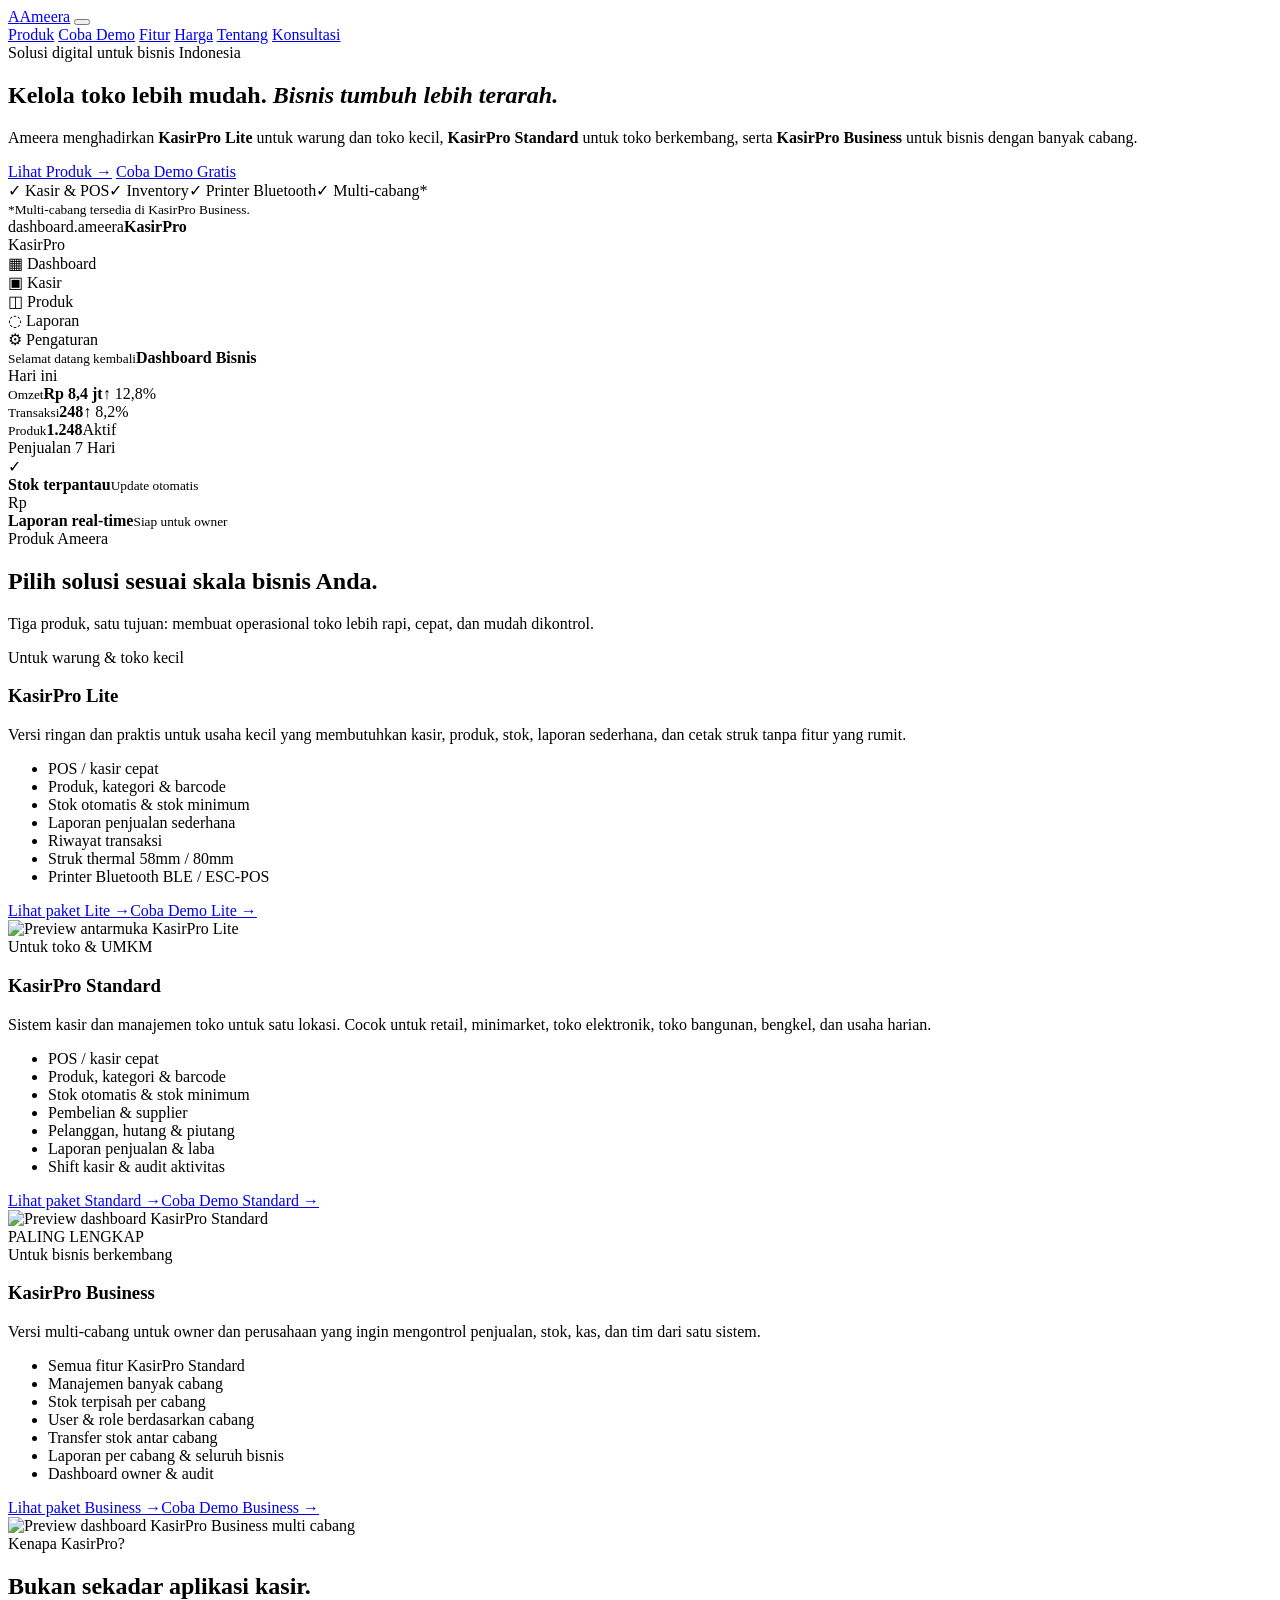
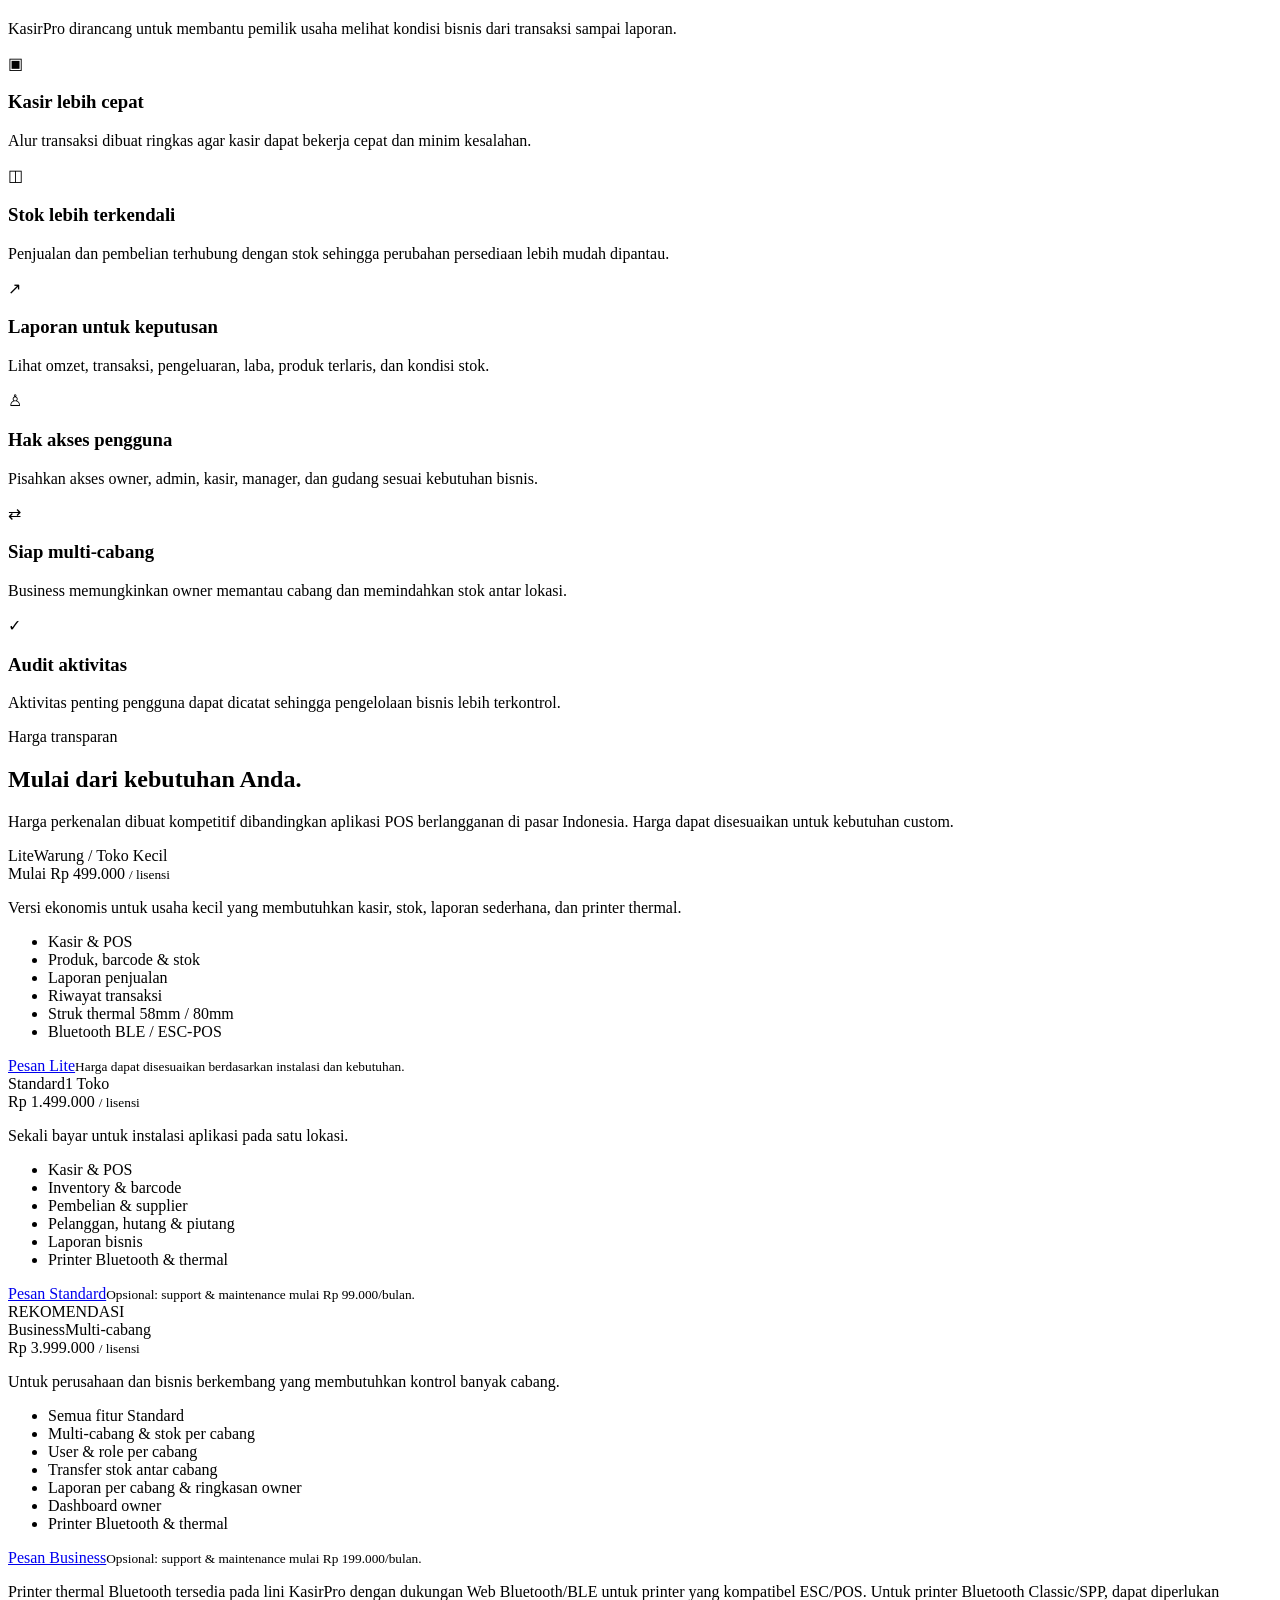
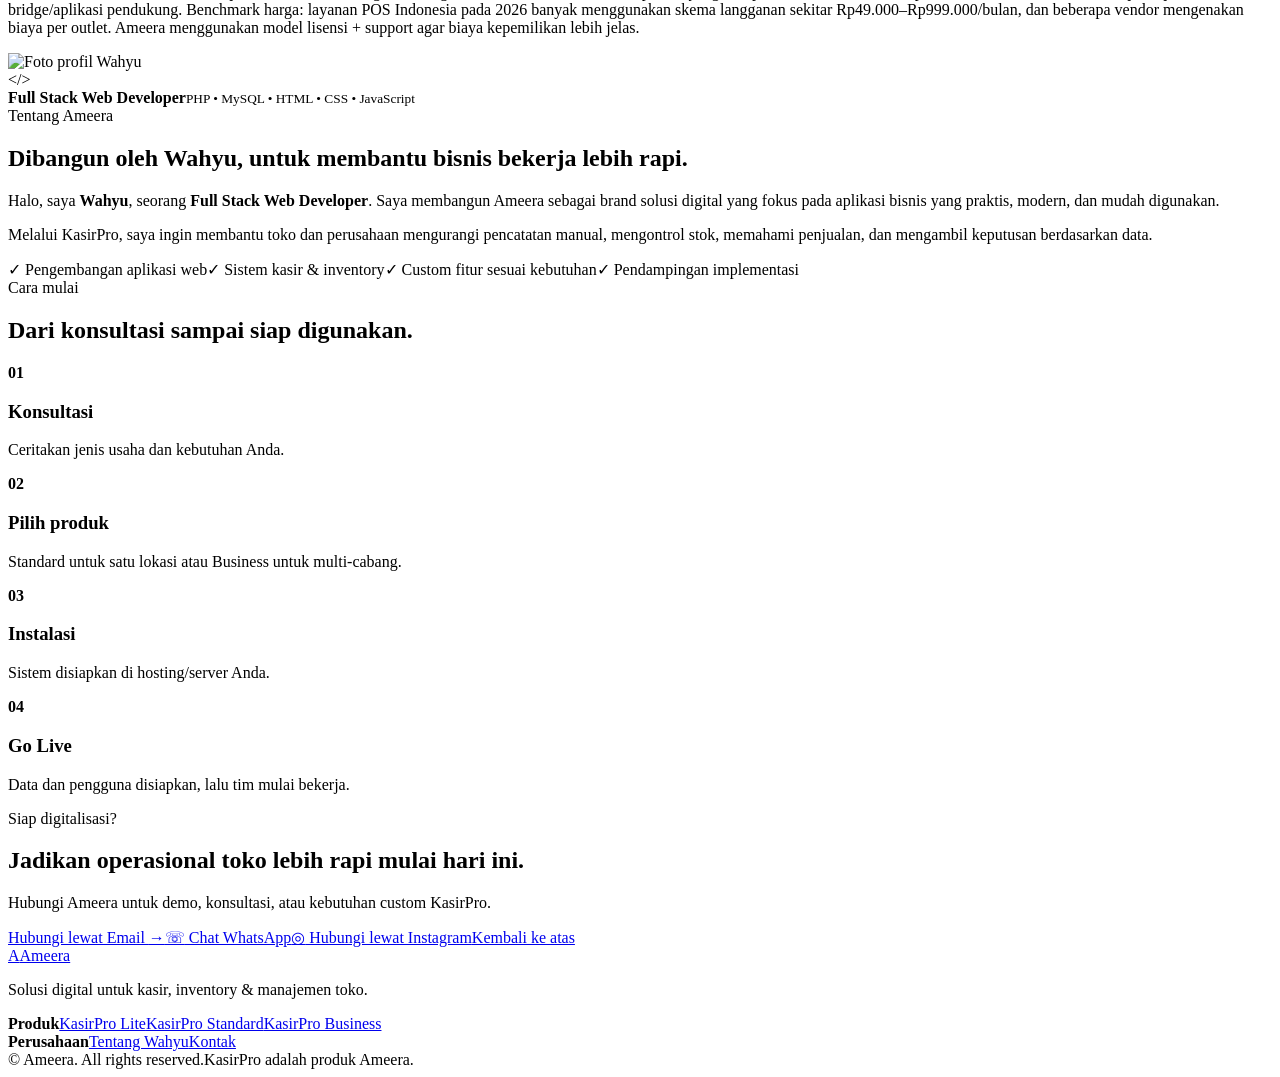
==== index.html @ ecdc5ce7 "Add files via upload" ====
<!doctype html>
<html lang="id">
<head>
  <meta charset="utf-8">
  <meta name="viewport" content="width=device-width, initial-scale=1">
  <meta name="description" content="Ameera menyediakan KasirPro Lite, KasirPro Standard, dan KasirPro Business untuk kasir, inventory, stok, laporan, dan manajemen toko.">
  <title>Ameera — Sistem Kasir, Inventory & Manajemen Toko</title>
  <link rel="preconnect" href="https://fonts.googleapis.com">
  <link rel="preconnect" href="https://fonts.gstatic.com" crossorigin>
  <link href="https://fonts.googleapis.com/css2?family=Inter:wght@400;500;600;700;800&family=Manrope:wght@600;700;800&display=swap" rel="stylesheet">
  <link rel="stylesheet" href="css/style.css">
</head>
<body>
  <header class="site-header" id="top">
    <div class="container nav-wrap">
      <a class="brand" href="#top" aria-label="Ameera home"><span class="brand-mark">A</span><span>Ameera</span></a>
      <button class="nav-toggle" aria-label="Buka menu" aria-expanded="false"><span></span><span></span><span></span></button>
      <nav class="nav" aria-label="Navigasi utama">
        <a href="#produk">Produk</a>
        <a href="demo.html">Coba Demo</a>
        <a href="#fitur">Fitur</a>
        <a href="#harga">Harga</a>
        <a href="#tentang">Tentang</a>
        <a class="nav-cta" href="#kontak">Konsultasi</a>
      </nav>
    </div>
  </header>

  <main>
    <section class="hero">
      <div class="hero-glow glow-one"></div><div class="hero-glow glow-two"></div>
      <div class="container hero-grid">
        <div class="hero-copy reveal">
          <div class="eyebrow"><span class="dot"></span> Solusi digital untuk bisnis Indonesia</div>
          <h1>Kelola toko lebih mudah. <em>Bisnis tumbuh lebih terarah.</em></h1>
          <p class="hero-lead">Ameera menghadirkan <strong>KasirPro Lite</strong> untuk warung dan toko kecil, <strong>KasirPro Standard</strong> untuk toko berkembang, serta <strong>KasirPro Business</strong> untuk bisnis dengan banyak cabang.</p>
          <div class="hero-actions">
            <a class="btn btn-primary" href="#produk">Lihat Produk <span>→</span></a>
            <a class="btn btn-ghost" href="demo.html">Coba Demo Gratis</a>
          </div>
          <div class="trust-row"><span>✓ Kasir & POS</span><span>✓ Inventory</span><span>✓ Printer Bluetooth</span><span>✓ Multi-cabang*</span></div>
          <small class="note">*Multi-cabang tersedia di KasirPro Business.</small>
        </div>
        <div class="hero-visual reveal delay-1">
          <div class="browser-card">
            <div class="browser-top"><div class="browser-dots"><i></i><i></i><i></i></div><span>dashboard.ameera</span><b>KasirPro</b></div>
            <div class="mock-dashboard">
              <aside class="mock-side"><div class="mock-logo">Kasir<span>Pro</span></div><div class="mock-nav active">▦ Dashboard</div><div class="mock-nav">▣ Kasir</div><div class="mock-nav">◫ Produk</div><div class="mock-nav">◌ Laporan</div><div class="mock-nav">⚙ Pengaturan</div></aside>
              <div class="mock-main"><div class="mock-head"><div><small>Selamat datang kembali</small><strong>Dashboard Bisnis</strong></div><div class="mock-pill">Hari ini</div></div><div class="mock-stats"><div><small>Omzet</small><strong>Rp 8,4 jt</strong><span>↑ 12,8%</span></div><div><small>Transaksi</small><strong>248</strong><span>↑ 8,2%</span></div><div><small>Produk</small><strong>1.248</strong><span>Aktif</span></div></div><div class="mock-chart"><div class="chart-title">Penjualan 7 Hari</div><div class="bars"><i style="height:32%"></i><i style="height:51%"></i><i style="height:43%"></i><i style="height:68%"></i><i style="height:57%"></i><i style="height:86%"></i><i style="height:74%"></i></div></div></div>
            </div>
          </div>
          <div class="float-card float-card-one"><span class="float-icon">✓</span><div><b>Stok terpantau</b><small>Update otomatis</small></div></div>
          <div class="float-card float-card-two"><span class="float-icon money">Rp</span><div><b>Laporan real-time</b><small>Siap untuk owner</small></div></div>
        </div>
      </div>
    </section>

    <section class="section product-section" id="produk">
      <div class="container">
        <div class="section-heading reveal"><span class="kicker">Produk Ameera</span><h2>Pilih solusi sesuai skala bisnis Anda.</h2><p>Tiga produk, satu tujuan: membuat operasional toko lebih rapi, cepat, dan mudah dikontrol.</p></div>
        <div class="product-grid">
          <article class="product-card lite-card reveal">
            <div class="product-label">Untuk warung & toko kecil</div><h3>KasirPro <span>Lite</span></h3>
            <p class="product-desc">Versi ringan dan praktis untuk usaha kecil yang membutuhkan kasir, produk, stok, laporan sederhana, dan cetak struk tanpa fitur yang rumit.</p>
            <ul class="check-list"><li>POS / kasir cepat</li><li>Produk, kategori & barcode</li><li>Stok otomatis & stok minimum</li><li>Laporan penjualan sederhana</li><li>Riwayat transaksi</li><li>Struk thermal 58mm / 80mm</li><li>Printer Bluetooth BLE / ESC-POS</li></ul>
            <a class="text-link" href="#harga">Lihat paket Lite →</a><a class="btn btn-primary demo-inline" href="demo.html#lite">Coba Demo Lite →</a>
            <div class="product-preview"><img src="assets/kasirpro-lite-preview.svg" alt="Preview antarmuka KasirPro Lite"></div>
          </article>
          <article class="product-card reveal">
            <div class="product-label">Untuk toko & UMKM</div><h3>KasirPro <span>Standard</span></h3>
            <p class="product-desc">Sistem kasir dan manajemen toko untuk satu lokasi. Cocok untuk retail, minimarket, toko elektronik, toko bangunan, bengkel, dan usaha harian.</p>
            <ul class="check-list"><li>POS / kasir cepat</li><li>Produk, kategori & barcode</li><li>Stok otomatis & stok minimum</li><li>Pembelian & supplier</li><li>Pelanggan, hutang & piutang</li><li>Laporan penjualan & laba</li><li>Shift kasir & audit aktivitas</li></ul>
            <a class="text-link" href="#harga">Lihat paket Standard →</a><a class="btn btn-primary demo-inline" href="demo.html#standard">Coba Demo Standard →</a>
            <div class="product-preview"><img src="assets/kasirpro-standard-preview.svg" alt="Preview dashboard KasirPro Standard"></div>
          </article>
          <article class="product-card business-card reveal delay-1">
            <div class="popular">PALING LENGKAP</div><div class="product-label">Untuk bisnis berkembang</div><h3>KasirPro <span>Business</span></h3>
            <p class="product-desc">Versi multi-cabang untuk owner dan perusahaan yang ingin mengontrol penjualan, stok, kas, dan tim dari satu sistem.</p>
            <ul class="check-list"><li>Semua fitur KasirPro Standard</li><li>Manajemen banyak cabang</li><li>Stok terpisah per cabang</li><li>User & role berdasarkan cabang</li><li>Transfer stok antar cabang</li><li>Laporan per cabang & seluruh bisnis</li><li>Dashboard owner & audit</li></ul>
            <a class="text-link" href="#harga">Lihat paket Business →</a><a class="btn btn-primary demo-inline" href="demo.html#business">Coba Demo Business →</a>
            <div class="product-preview"><img src="assets/kasirpro-business-preview.svg" alt="Preview dashboard KasirPro Business multi cabang"></div>
          </article>
        </div>
      </div>
    </section>

    <section class="section light-section" id="fitur">
      <div class="container">
        <div class="section-heading reveal"><span class="kicker">Kenapa KasirPro?</span><h2>Bukan sekadar aplikasi kasir.</h2><p>KasirPro dirancang untuk membantu pemilik usaha melihat kondisi bisnis dari transaksi sampai laporan.</p></div>
        <div class="feature-grid">
          <div class="feature reveal"><span class="feature-icon">▣</span><h3>Kasir lebih cepat</h3><p>Alur transaksi dibuat ringkas agar kasir dapat bekerja cepat dan minim kesalahan.</p></div>
          <div class="feature reveal delay-1"><span class="feature-icon">◫</span><h3>Stok lebih terkendali</h3><p>Penjualan dan pembelian terhubung dengan stok sehingga perubahan persediaan lebih mudah dipantau.</p></div>
          <div class="feature reveal delay-2"><span class="feature-icon">↗</span><h3>Laporan untuk keputusan</h3><p>Lihat omzet, transaksi, pengeluaran, laba, produk terlaris, dan kondisi stok.</p></div>
          <div class="feature reveal"><span class="feature-icon">♙</span><h3>Hak akses pengguna</h3><p>Pisahkan akses owner, admin, kasir, manager, dan gudang sesuai kebutuhan bisnis.</p></div>
          <div class="feature reveal delay-1"><span class="feature-icon">⇄</span><h3>Siap multi-cabang</h3><p>Business memungkinkan owner memantau cabang dan memindahkan stok antar lokasi.</p></div>
          <div class="feature reveal delay-2"><span class="feature-icon">✓</span><h3>Audit aktivitas</h3><p>Aktivitas penting pengguna dapat dicatat sehingga pengelolaan bisnis lebih terkontrol.</p></div>
        </div>
      </div>
    </section>

    <section class="section pricing" id="harga">
      <div class="container">
        <div class="section-heading reveal"><span class="kicker">Harga transparan</span><h2>Mulai dari kebutuhan Anda.</h2><p>Harga perkenalan dibuat kompetitif dibandingkan aplikasi POS berlangganan di pasar Indonesia. Harga dapat disesuaikan untuk kebutuhan custom.</p></div>
        <div class="pricing-grid">
          <article class="price-card lite-price reveal"><div class="price-top"><span>Lite</span><span class="price-badge">Warung / Toko Kecil</span></div><div class="price">Mulai Rp 499.000 <small>/ lisensi</small></div><p class="price-sub">Versi ekonomis untuk usaha kecil yang membutuhkan kasir, stok, laporan sederhana, dan printer thermal.</p><div class="price-line"></div><ul class="check-list"><li>Kasir & POS</li><li>Produk, barcode & stok</li><li>Laporan penjualan</li><li>Riwayat transaksi</li><li>Struk thermal 58mm / 80mm</li><li>Bluetooth BLE / ESC-POS</li></ul><a class="btn btn-dark full" href="#kontak">Pesan Lite</a><small class="support-note">Harga dapat disesuaikan berdasarkan instalasi dan kebutuhan.</small></article>
          <article class="price-card reveal"><div class="price-top"><span>Standard</span><span class="price-badge">1 Toko</span></div><div class="price">Rp 1.499.000 <small>/ lisensi</small></div><p class="price-sub">Sekali bayar untuk instalasi aplikasi pada satu lokasi.</p><div class="price-line"></div><ul class="check-list"><li>Kasir & POS</li><li>Inventory & barcode</li><li>Pembelian & supplier</li><li>Pelanggan, hutang & piutang</li><li>Laporan bisnis</li><li>Printer Bluetooth & thermal</li></ul><a class="btn btn-dark full" href="#kontak">Pesan Standard</a><small class="support-note">Opsional: support & maintenance mulai Rp 99.000/bulan.</small></article>
          <article class="price-card featured reveal delay-1"><div class="ribbon">REKOMENDASI</div><div class="price-top"><span>Business</span><span class="price-badge">Multi-cabang</span></div><div class="price">Rp 3.999.000 <small>/ lisensi</small></div><p class="price-sub">Untuk perusahaan dan bisnis berkembang yang membutuhkan kontrol banyak cabang.</p><div class="price-line"></div><ul class="check-list"><li>Semua fitur Standard</li><li>Multi-cabang & stok per cabang</li><li>User & role per cabang</li><li>Transfer stok antar cabang</li><li>Laporan per cabang & ringkasan owner</li><li>Dashboard owner</li><li>Printer Bluetooth & thermal</li></ul><a class="btn btn-primary full" href="#kontak">Pesan Business</a><small class="support-note">Opsional: support & maintenance mulai Rp 199.000/bulan.</small></article>
        </div>
        <p class="pricing-footnote">Printer thermal Bluetooth tersedia pada lini KasirPro dengan dukungan Web Bluetooth/BLE untuk printer yang kompatibel ESC/POS. Untuk printer Bluetooth Classic/SPP, dapat diperlukan bridge/aplikasi pendukung. Benchmark harga: layanan POS Indonesia pada 2026 banyak menggunakan skema langganan sekitar Rp49.000–Rp999.000/bulan, dan beberapa vendor mengenakan biaya per outlet. Ameera menggunakan model lisensi + support agar biaya kepemilikan lebih jelas.</p>
      </div>
    </section>

    <section class="section about" id="tentang">
      <div class="container about-grid">
        <div class="about-visual reveal"><div class="avatar profile-avatar"><img src="assets/profile-wahyu.png" alt="Foto profil Wahyu"></div><div class="about-orbit orbit-one"></div><div class="about-orbit orbit-two"></div><div class="code-card"><span>&lt;/&gt;</span><div><b>Full Stack Web Developer</b><small>PHP • MySQL • HTML • CSS • JavaScript</small></div></div></div>
        <div class="about-copy reveal delay-1"><span class="kicker">Tentang Ameera</span><h2>Dibangun oleh <span>Wahyu</span>, untuk membantu bisnis bekerja lebih rapi.</h2><p>Halo, saya <strong>Wahyu</strong>, seorang <strong>Full Stack Web Developer</strong>. Saya membangun Ameera sebagai brand solusi digital yang fokus pada aplikasi bisnis yang praktis, modern, dan mudah digunakan.</p><p>Melalui KasirPro, saya ingin membantu toko dan perusahaan mengurangi pencatatan manual, mengontrol stok, memahami penjualan, dan mengambil keputusan berdasarkan data.</p><div class="about-points"><span>✓ Pengembangan aplikasi web</span><span>✓ Sistem kasir & inventory</span><span>✓ Custom fitur sesuai kebutuhan</span><span>✓ Pendampingan implementasi</span></div></div>
      </div>
    </section>

    <section class="section process light-section">
      <div class="container"><div class="section-heading reveal"><span class="kicker">Cara mulai</span><h2>Dari konsultasi sampai siap digunakan.</h2></div><div class="steps"><div class="step reveal"><b>01</b><h3>Konsultasi</h3><p>Ceritakan jenis usaha dan kebutuhan Anda.</p></div><div class="step reveal delay-1"><b>02</b><h3>Pilih produk</h3><p>Standard untuk satu lokasi atau Business untuk multi-cabang.</p></div><div class="step reveal delay-2"><b>03</b><h3>Instalasi</h3><p>Sistem disiapkan di hosting/server Anda.</p></div><div class="step reveal delay-3"><b>04</b><h3>Go Live</h3><p>Data dan pengguna disiapkan, lalu tim mulai bekerja.</p></div></div></div>
    </section>

    <section class="cta-section" id="kontak"><div class="container cta-inner reveal"><div><span class="kicker">Siap digitalisasi?</span><h2>Jadikan operasional toko lebih rapi mulai hari ini.</h2><p>Hubungi Ameera untuk demo, konsultasi, atau kebutuhan custom KasirPro.</p></div><div class="cta-actions"><a class="btn btn-white" href="https://mail.google.com/mail/?view=cm&fs=1&to=wahyuya2002%40gmail.com" target="_blank" rel="noopener noreferrer">Hubungi lewat Email <span>→</span></a><a class="btn btn-whatsapp" id="whatsappChat" href="https://wa.me/6285334566372?text=Halo%20Wahyu%2C%20saya%20tertarik%20dengan%20Ameera%2FKasirPro.%20Saya%20ingin%20konsultasi." target="_blank" rel="noopener noreferrer" aria-label="Chat WhatsApp"><span class="wa-icon">☏</span> Chat WhatsApp</a><a class="btn btn-instagram" id="instagramChat" href="https://www.instagram.com/whyuuuya/" target="_blank" rel="noopener noreferrer" aria-label="Hubungi lewat Instagram"><span class="ig-icon">◎</span> Hubungi lewat Instagram</a><a class="btn btn-outline-white" href="#top">Kembali ke atas</a></div></div></section>

  </main>

  <footer class="footer"><div class="container footer-grid"><div><a class="brand footer-brand" href="#top"><span class="brand-mark">A</span><span>Ameera</span></a><p>Solusi digital untuk kasir, inventory & manajemen toko.</p></div><div><b>Produk</b><a href="#produk">KasirPro Lite</a><a href="#produk">KasirPro Standard</a><a href="#produk">KasirPro Business</a></div><div><b>Perusahaan</b><a href="#tentang">Tentang Wahyu</a><a href="#kontak">Kontak</a></div></div><div class="container footer-bottom"><span>© <span id="year"></span> Ameera. All rights reserved.</span><span>KasirPro adalah produk Ameera.</span></div></footer>
  <script src="js/script.js"></script>
</body>
</html>
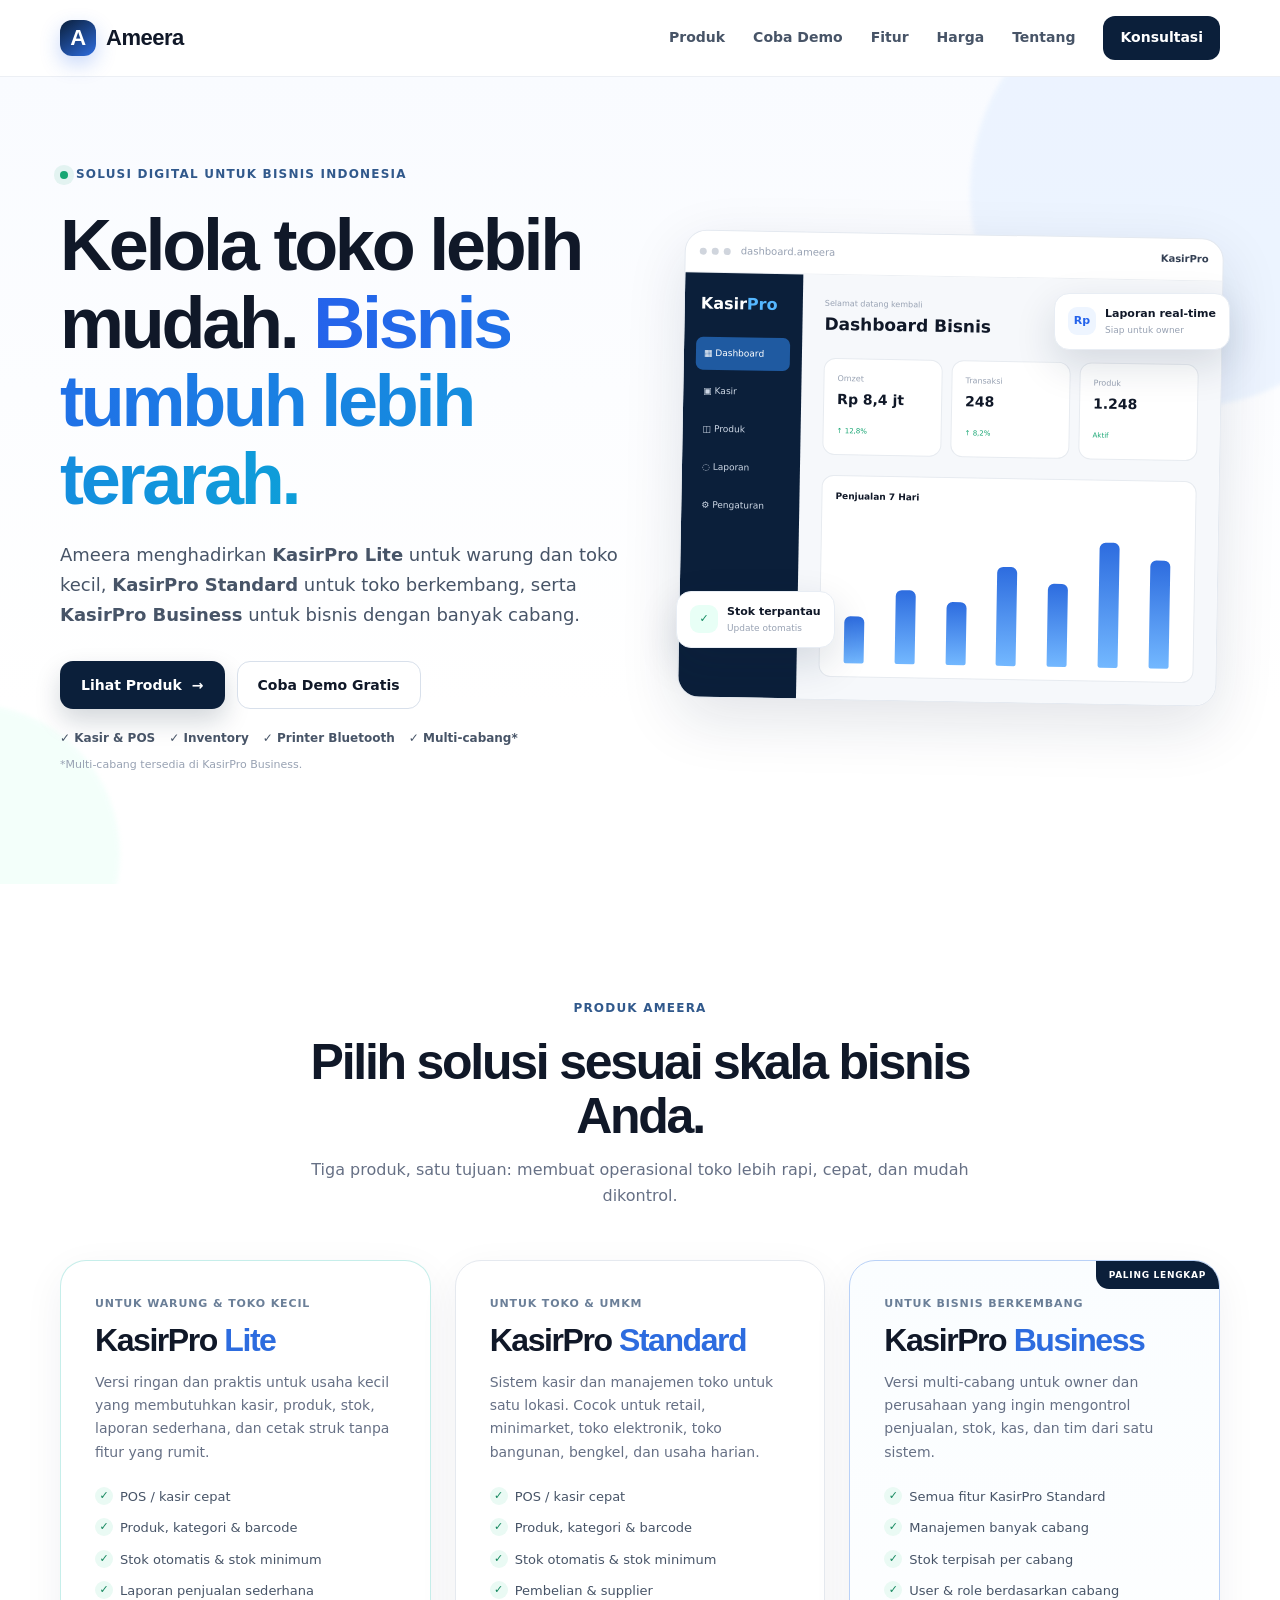
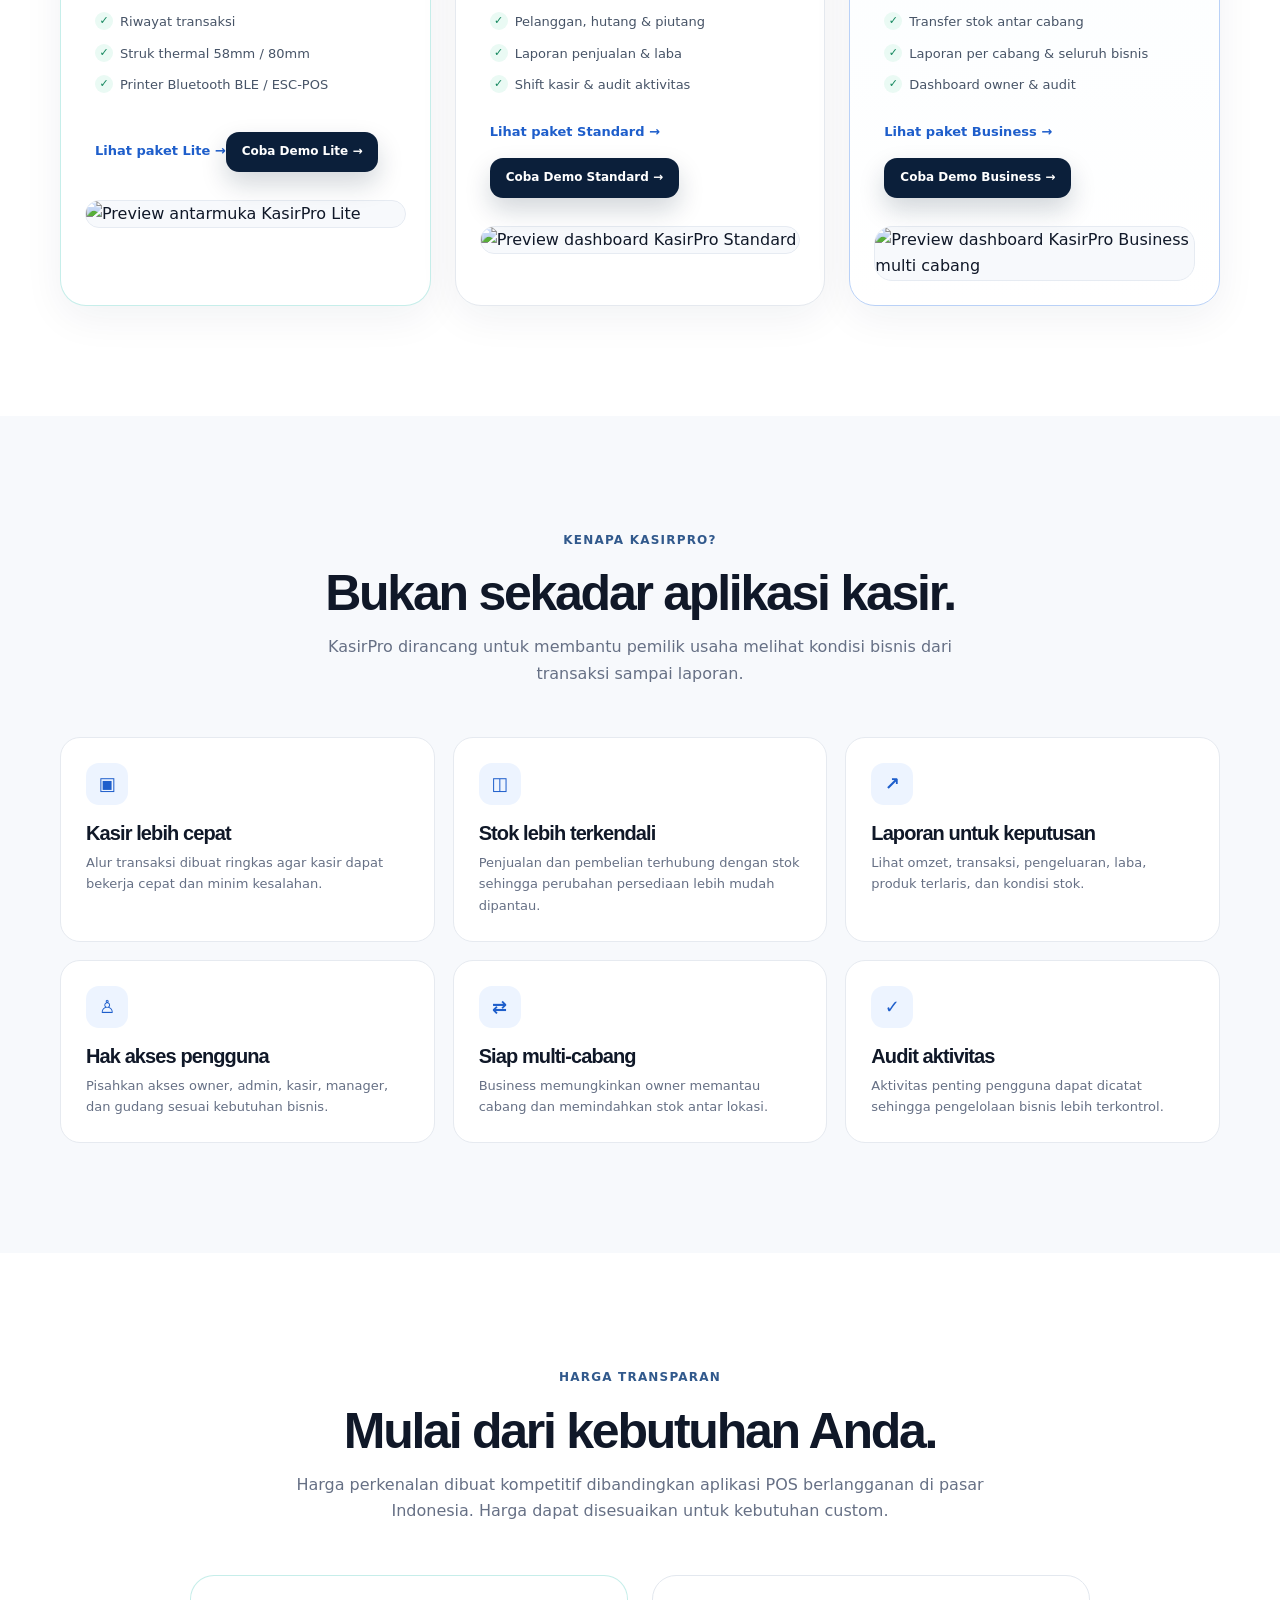
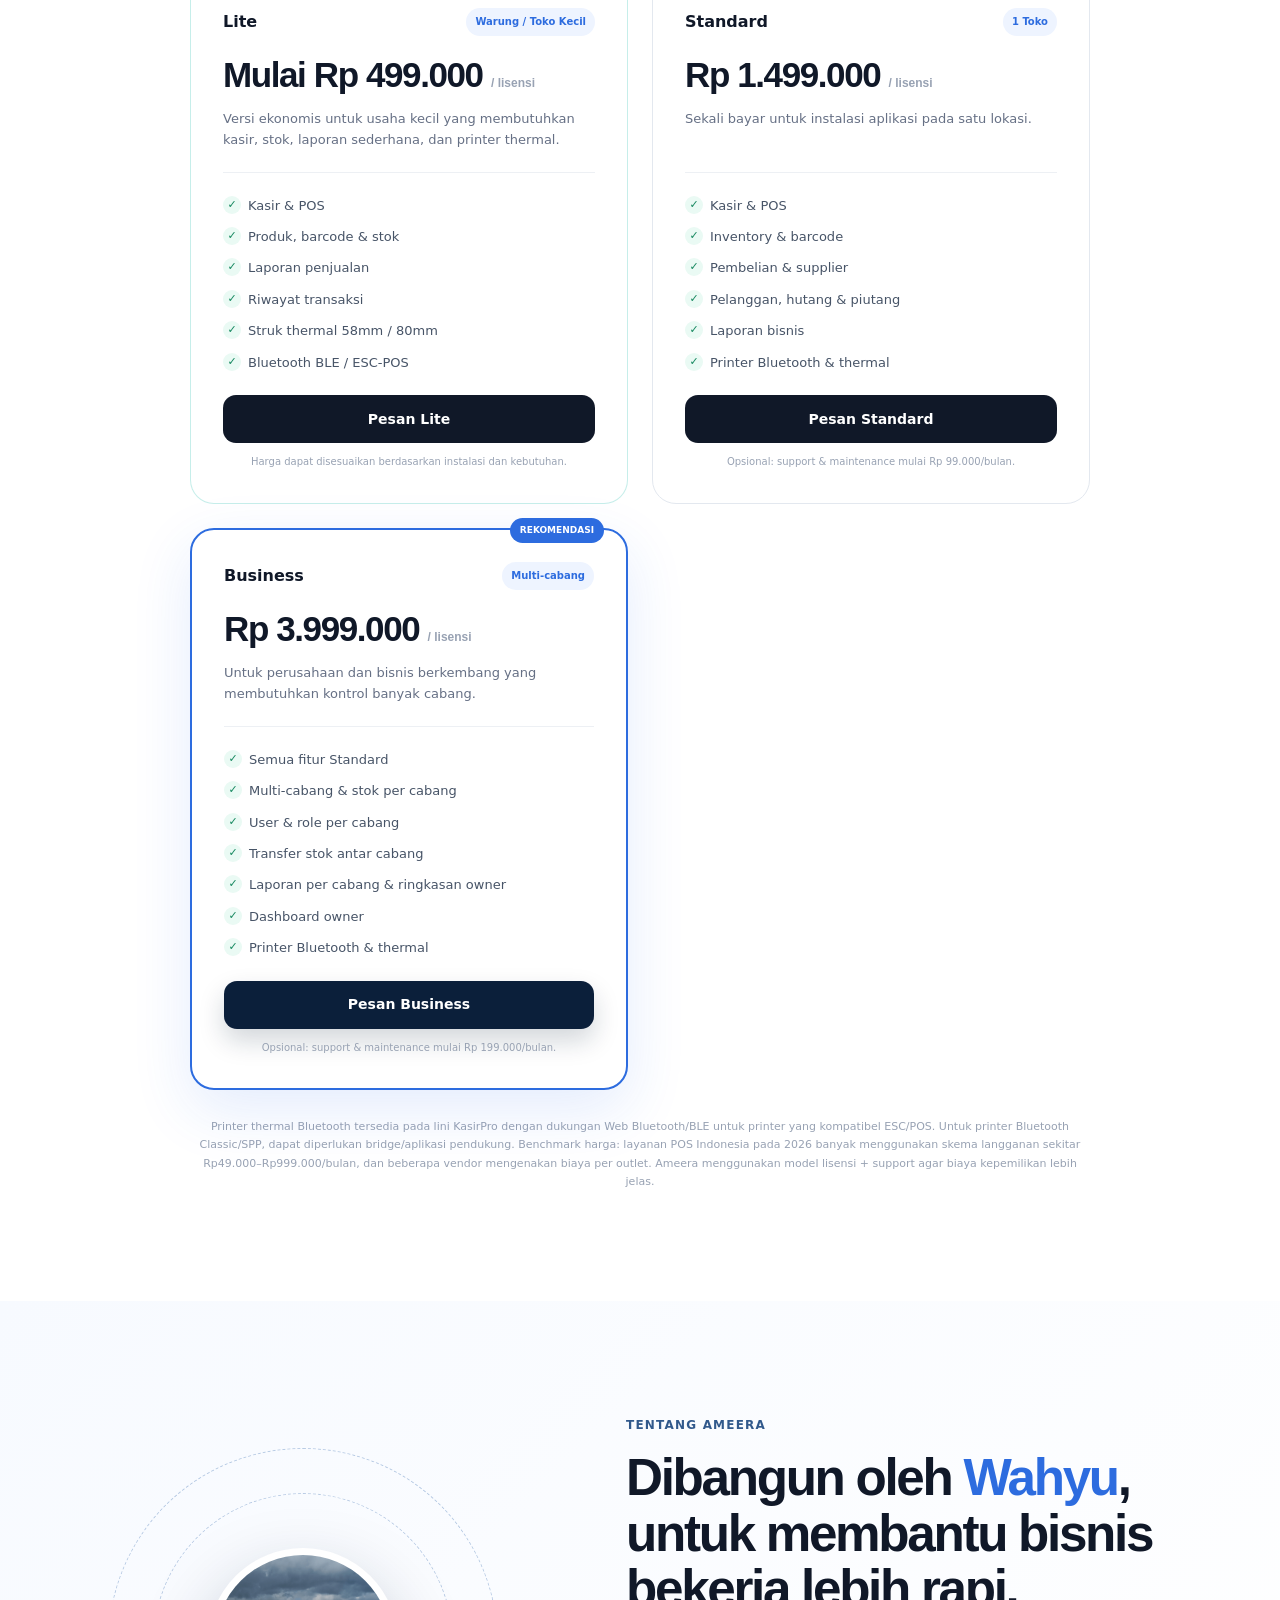
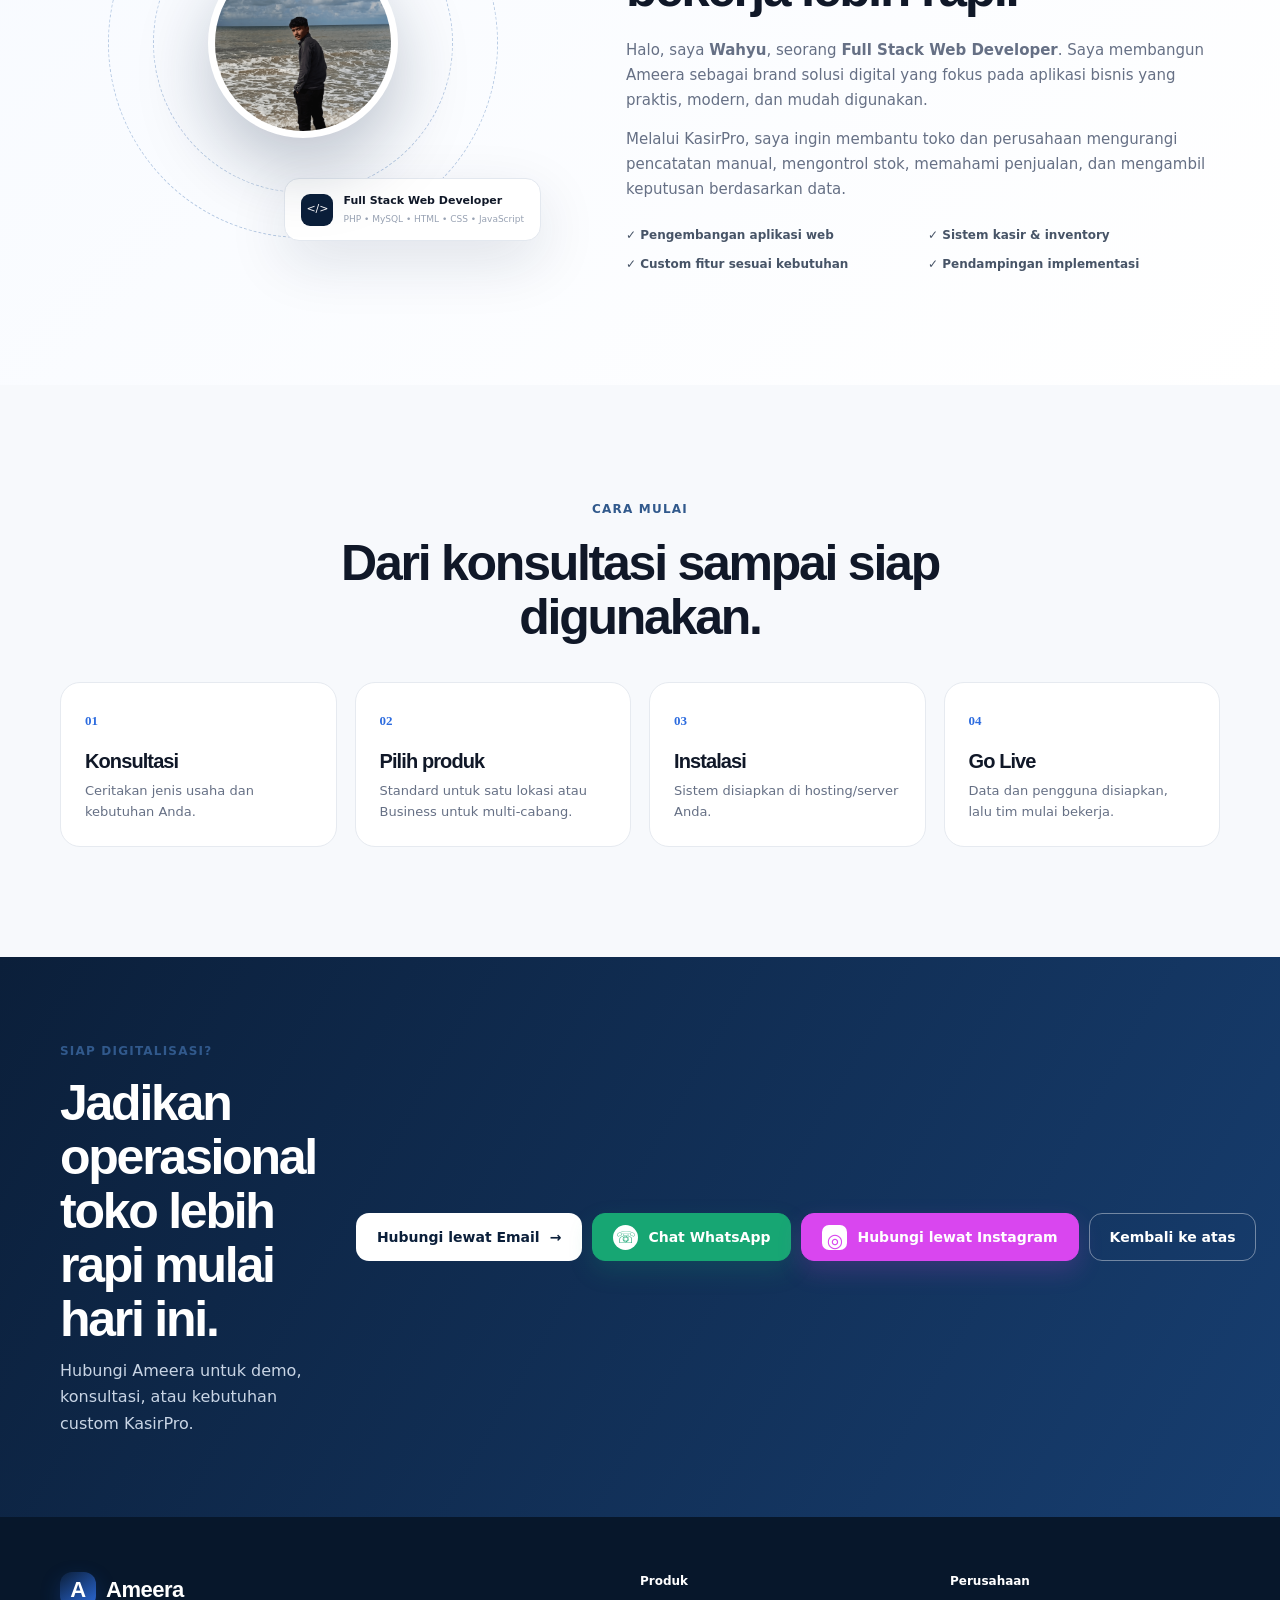
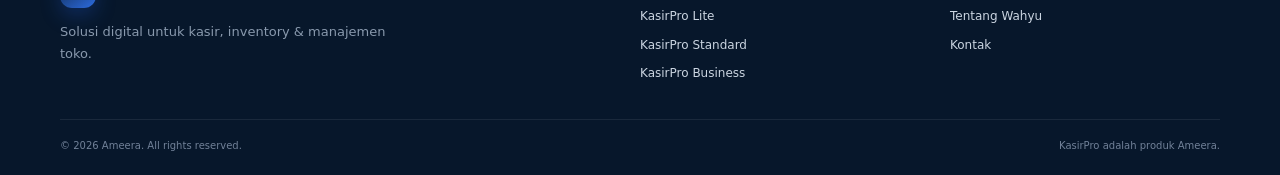
==== commit 6634069e: "Update index.html" ====
--- a/index.html
+++ b/index.html
@@ -8,7 +8,7 @@
   <link rel="preconnect" href="https://fonts.googleapis.com">
   <link rel="preconnect" href="https://fonts.gstatic.com" crossorigin>
   <link href="https://fonts.googleapis.com/css2?family=Inter:wght@400;500;600;700;800&family=Manrope:wght@600;700;800&display=swap" rel="stylesheet">
-  <link rel="stylesheet" href="css/style.css">
+  <link rel="stylesheet" href="style.css">
 </head>
 <body>
   <header class="site-header" id="top">
@@ -112,7 +112,7 @@
 
     <section class="section about" id="tentang">
       <div class="container about-grid">
-        <div class="about-visual reveal"><div class="avatar profile-avatar"><img src="assets/profile-wahyu.png" alt="Foto profil Wahyu"></div><div class="about-orbit orbit-one"></div><div class="about-orbit orbit-two"></div><div class="code-card"><span>&lt;/&gt;</span><div><b>Full Stack Web Developer</b><small>PHP • MySQL • HTML • CSS • JavaScript</small></div></div></div>
+        <div class="about-visual reveal"><div class="avatar profile-avatar"><img src="profile-wahyu.png" alt="Foto profil Wahyu"></div><div class="about-orbit orbit-one"></div><div class="about-orbit orbit-two"></div><div class="code-card"><span>&lt;/&gt;</span><div><b>Full Stack Web Developer</b><small>PHP • MySQL • HTML • CSS • JavaScript</small></div></div></div>
         <div class="about-copy reveal delay-1"><span class="kicker">Tentang Ameera</span><h2>Dibangun oleh <span>Wahyu</span>, untuk membantu bisnis bekerja lebih rapi.</h2><p>Halo, saya <strong>Wahyu</strong>, seorang <strong>Full Stack Web Developer</strong>. Saya membangun Ameera sebagai brand solusi digital yang fokus pada aplikasi bisnis yang praktis, modern, dan mudah digunakan.</p><p>Melalui KasirPro, saya ingin membantu toko dan perusahaan mengurangi pencatatan manual, mengontrol stok, memahami penjualan, dan mengambil keputusan berdasarkan data.</p><div class="about-points"><span>✓ Pengembangan aplikasi web</span><span>✓ Sistem kasir & inventory</span><span>✓ Custom fitur sesuai kebutuhan</span><span>✓ Pendampingan implementasi</span></div></div>
       </div>
     </section>
@@ -126,6 +126,6 @@
   </main>
 
   <footer class="footer"><div class="container footer-grid"><div><a class="brand footer-brand" href="#top"><span class="brand-mark">A</span><span>Ameera</span></a><p>Solusi digital untuk kasir, inventory & manajemen toko.</p></div><div><b>Produk</b><a href="#produk">KasirPro Lite</a><a href="#produk">KasirPro Standard</a><a href="#produk">KasirPro Business</a></div><div><b>Perusahaan</b><a href="#tentang">Tentang Wahyu</a><a href="#kontak">Kontak</a></div></div><div class="container footer-bottom"><span>© <span id="year"></span> Ameera. All rights reserved.</span><span>KasirPro adalah produk Ameera.</span></div></footer>
-  <script src="js/script.js"></script>
+  <script src="script.js"></script>
 </body>
 </html>
--- a/style.css
+++ b/style.css
@@ -0,0 +1,46 @@
+:root{--navy:#0b1f3a;--navy2:#102b4f;--ink:#101828;--muted:#667085;--line:#e6eaf0;--soft:#f5f8fc;--white:#fff;--blue:#2563eb;--cyan:#16a3ff;--green:#17a673;--shadow:0 20px 60px rgba(15,35,65,.12);--radius:24px}*{box-sizing:border-box}html{scroll-behavior:smooth}body{margin:0;font-family:Inter,system-ui,-apple-system,BlinkMacSystemFont,"Segoe UI",sans-serif;color:var(--ink);background:#fff;line-height:1.65}a{color:inherit;text-decoration:none}button{font:inherit}.container{width:min(1160px,calc(100% - 40px));margin:auto}.site-header{position:sticky;top:0;z-index:50;background:rgba(255,255,255,.88);backdrop-filter:blur(18px);border-bottom:1px solid rgba(230,234,240,.75)}.nav-wrap{height:76px;display:flex;align-items:center;justify-content:space-between}.brand{display:inline-flex;align-items:center;gap:10px;font-family:Manrope,sans-serif;font-weight:800;font-size:22px;letter-spacing:-.5px}.brand-mark{display:grid;place-items:center;width:36px;height:36px;border-radius:12px;background:linear-gradient(145deg,var(--navy),#2d6cdf);color:#fff;box-shadow:0 8px 20px rgba(37,99,235,.25)}.nav{display:flex;align-items:center;gap:28px;font-size:14px;font-weight:600;color:#475467}.nav a:hover{color:var(--navy)}.nav-cta{padding:10px 17px;border-radius:12px;background:var(--navy);color:#fff!important}.nav-toggle{display:none;background:none;border:0}.hero{position:relative;overflow:hidden;background:linear-gradient(180deg,#f9fbff 0%,#fff 78%);padding:84px 0 110px}.hero-grid{display:grid;grid-template-columns:1.02fr .98fr;gap:60px;align-items:center;position:relative;z-index:2}.eyebrow,.kicker{display:inline-flex;align-items:center;gap:8px;color:#31598c;font-weight:800;font-size:12px;letter-spacing:.1em;text-transform:uppercase}.dot{width:8px;height:8px;border-radius:50%;background:var(--green);box-shadow:0 0 0 6px rgba(23,166,115,.1)}h1,h2,h3{font-family:Manrope,Inter,sans-serif;letter-spacing:-.045em;line-height:1.08;margin:0}h1{font-size:clamp(44px,6vw,72px);margin:20px 0 22px;max-width:720px}h1 em{font-style:normal;background:linear-gradient(90deg,var(--blue),#0e9ed9);-webkit-background-clip:text;background-clip:text;color:transparent}.hero-lead{font-size:18px;color:#475467;max-width:650px;margin:0}.hero-actions{display:flex;gap:12px;margin:32px 0 20px}.btn{display:inline-flex;align-items:center;justify-content:center;gap:10px;min-height:48px;padding:0 20px;border-radius:13px;font-weight:800;font-size:14px;border:1px solid transparent;transition:.25s ease}.btn:hover{transform:translateY(-2px)}.btn-primary{background:var(--navy);color:#fff;box-shadow:0 12px 26px rgba(11,31,58,.18)}.btn-ghost{border-color:#d8e0eb;background:#fff}.btn-dark{background:#101828;color:#fff}.btn-white{background:#fff;color:var(--navy)}.btn-outline-white{border-color:rgba(255,255,255,.4);color:#fff}.full{width:100%}.trust-row{display:flex;flex-wrap:wrap;gap:14px;color:#475467;font-size:12px;font-weight:700}.note{display:block;color:#98a2b3;margin-top:7px;font-size:11px}.hero-visual{position:relative;min-height:500px;display:grid;place-items:center}.browser-card{width:100%;max-width:560px;background:#fff;border:1px solid #e4e9f0;border-radius:22px;overflow:hidden;box-shadow:var(--shadow);transform:rotate(1deg)}.browser-top{height:42px;border-bottom:1px solid #edf0f4;display:flex;align-items:center;gap:10px;padding:0 14px;font-size:10px;color:#98a2b3}.browser-top b{margin-left:auto;color:#344054}.browser-dots{display:flex;gap:5px}.browser-dots i{width:7px;height:7px;border-radius:50%;background:#d0d5dd}.mock-dashboard{display:grid;grid-template-columns:118px 1fr;min-height:390px;background:#f6f8fb}.mock-side{background:#0b1f3a;color:#cdd7e5;padding:18px 12px}.mock-logo{color:#fff;font-weight:800;margin:0 4px 20px}.mock-logo span{color:#55b7ff}.mock-nav{font-size:9px;padding:9px 8px;border-radius:7px;margin:5px 0}.mock-nav.active{background:#1f5aa1;color:#fff}.mock-main{padding:22px}.mock-head{display:flex;justify-content:space-between;align-items:center}.mock-head small{display:block;font-size:8px;color:#98a2b3}.mock-head strong{font-size:17px;display:block}.mock-pill{font-size:8px;padding:7px 9px;background:#fff;border:1px solid #e4e7ec;border-radius:7px}.mock-stats{display:grid;grid-template-columns:repeat(3,1fr);gap:9px;margin:20px 0}.mock-stats>div,.mock-chart{background:#fff;border:1px solid #e7ebf0;border-radius:12px;padding:13px}.mock-stats small{display:block;color:#98a2b3;font-size:8px}.mock-stats strong{font-size:14px;display:block;margin:3px 0}.mock-stats span{font-size:7px;color:#17a673}.chart-title{font-size:9px;font-weight:800;margin-bottom:14px}.bars{height:145px;display:flex;align-items:end;justify-content:space-around;gap:8px}.bars i{display:block;width:20px;background:linear-gradient(#2d6cdf,#73b8ff);border-radius:6px 6px 2px 2px}.float-card{position:absolute;background:#fff;border:1px solid #e8edf4;border-radius:15px;padding:11px 13px;display:flex;align-items:center;gap:9px;box-shadow:0 15px 40px rgba(15,35,65,.14);font-size:11px}.float-card small{display:block;color:#98a2b3;font-size:9px}.float-card-one{left:-5px;bottom:70px}.float-card-two{right:-10px;top:75px}.float-icon{display:grid;place-items:center;width:28px;height:28px;border-radius:9px;background:#e8fff6;color:#138a61;font-weight:900}.money{background:#eef5ff;color:#2563eb}.hero-glow{position:absolute;border-radius:50%;filter:blur(2px);opacity:.7}.glow-one{width:430px;height:430px;background:#e7f1ff;right:-120px;top:-100px}.glow-two{width:300px;height:300px;background:#effff9;left:-180px;bottom:-120px}.section{padding:110px 0}.section-heading{max-width:700px;margin:0 auto 50px;text-align:center}.section-heading h2{font-size:clamp(34px,4vw,50px);margin:14px 0}.section-heading p{color:var(--muted);margin:0;font-size:16px}.product-grid{display:grid;grid-template-columns:1fr 1fr;gap:24px}.product-card{position:relative;border:1px solid #e5e9ef;border-radius:26px;padding:34px;background:#fff;box-shadow:0 12px 40px rgba(15,35,65,.06);overflow:hidden}.business-card{border-color:#b9d1f7;background:linear-gradient(180deg,#fafdff,#fff)}.popular{position:absolute;top:0;right:0;background:var(--navy);color:#fff;padding:7px 13px;border-radius:0 0 0 13px;font-size:9px;font-weight:800;letter-spacing:.08em}.product-label{font-size:11px;text-transform:uppercase;letter-spacing:.08em;color:#6b7f98;font-weight:800}.product-card h3{font-size:32px;margin:10px 0}.product-card h3 span{color:#2d6cdf}.product-desc{color:#667085;font-size:14px;min-height:72px}.check-list{list-style:none;padding:0;margin:22px 0}.check-list li{position:relative;padding-left:25px;margin:10px 0;font-size:13px;color:#475467}.check-list li:before{content:'✓';position:absolute;left:0;top:1px;width:18px;height:18px;border-radius:50%;background:#eafaf4;color:#14875e;display:grid;place-items:center;font-size:11px;font-weight:900}.text-link{font-size:13px;font-weight:800;color:#1e5ecb}.product-preview{margin:28px -10px -10px;border-radius:18px;overflow:hidden;border:1px solid #e6ebf2;background:#f7f9fc}.product-preview img{width:100%;display:block}.light-section{background:#f7f9fc}.feature-grid{display:grid;grid-template-columns:repeat(3,1fr);gap:18px}.feature{background:#fff;border:1px solid #e6eaf0;border-radius:20px;padding:25px}.feature-icon{width:42px;height:42px;display:grid;place-items:center;border-radius:13px;background:#edf4ff;color:#1e5ecb;font-weight:900;font-size:18px}.feature h3{font-size:20px;margin:18px 0 7px}.feature p{color:#667085;font-size:13px;margin:0}.pricing{background:#fff}.pricing-grid{display:grid;grid-template-columns:1fr 1fr;gap:24px;max-width:900px;margin:auto}.price-card{position:relative;border:1px solid #e3e8ef;border-radius:24px;padding:32px;background:#fff}.price-card.featured{border:2px solid #2d6cdf;box-shadow:0 20px 60px rgba(37,99,235,.12)}.ribbon{position:absolute;right:22px;top:-12px;background:#2d6cdf;color:#fff;padding:5px 10px;border-radius:999px;font-size:9px;font-weight:900}.price-top{display:flex;justify-content:space-between;align-items:center;font-weight:800}.price-badge{font-size:10px;padding:6px 9px;border-radius:999px;background:#eef4ff;color:#2d6cdf}.price{font:800 35px/1.1 Manrope,sans-serif;margin:20px 0 8px;letter-spacing:-.04em}.price small{font:600 12px Inter,sans-serif;color:#98a2b3;letter-spacing:0}.price-sub{font-size:13px;color:#667085;min-height:44px}.price-line{height:1px;background:#edf0f4;margin:20px 0}.support-note{display:block;text-align:center;color:#98a2b3;font-size:10px;margin-top:11px}.pricing-footnote{max-width:900px;margin:28px auto 0;color:#98a2b3;font-size:11px;text-align:center}.about{background:linear-gradient(135deg,#f7faff,#fff)}.about-grid{display:grid;grid-template-columns:.9fr 1.1fr;gap:80px;align-items:center}.about-visual{height:420px;position:relative;display:grid;place-items:center}.avatar{width:190px;height:190px;border-radius:50%;display:grid;place-items:center;background:linear-gradient(145deg,#0b1f3a,#2d6cdf);color:#fff;font:800 88px Manrope,sans-serif;box-shadow:0 30px 70px rgba(11,31,58,.25);position:relative;z-index:2}.about-orbit{position:absolute;border:1px dashed #b8cbe4;border-radius:50%}.orbit-one{width:300px;height:300px}.orbit-two{width:390px;height:390px}.code-card{position:absolute;bottom:12px;right:5px;background:#fff;border:1px solid #e3e8ef;border-radius:15px;padding:13px 16px;display:flex;gap:10px;align-items:center;box-shadow:var(--shadow);font-size:11px}.code-card>span{width:32px;height:32px;display:grid;place-items:center;border-radius:9px;background:#0b1f3a;color:#fff}.code-card small{display:block;color:#98a2b3;font-size:9px;margin-top:2px}.about-copy h2{font-size:clamp(34px,4vw,52px);margin:13px 0 22px}.about-copy h2 span{color:#2d6cdf}.about-copy p{color:#667085;font-size:15px}.about-points{display:grid;grid-template-columns:1fr 1fr;gap:10px;margin-top:24px}.about-points span{font-size:12px;font-weight:700;color:#475467}.process .section-heading{margin-bottom:38px}.steps{display:grid;grid-template-columns:repeat(4,1fr);gap:18px}.step{background:#fff;border:1px solid #e6eaf0;border-radius:20px;padding:24px}.step>b{font:800 13px Manrope;color:#2d6cdf}.step h3{font-size:20px;margin:18px 0 7px}.step p{margin:0;color:#667085;font-size:13px}.cta-section{padding:80px 0;background:linear-gradient(120deg,#0b1f3a,#173e70);color:#fff}.cta-inner{display:flex;justify-content:space-between;align-items:center;gap:40px}.cta-inner h2{font-size:clamp(34px,4vw,50px);max-width:700px;margin:12px 0}.cta-inner p{color:#c9d5e5;margin:0}.cta-actions{display:flex;gap:10px;flex-shrink:0}.footer{background:#07172b;color:#cbd5e1;padding:55px 0 20px}.footer-grid{display:grid;grid-template-columns:2fr 1fr 1fr;gap:40px}.footer-brand{color:#fff}.footer p{max-width:360px;color:#8999ad;font-size:13px}.footer-grid>div:not(:first-child){display:flex;flex-direction:column;gap:9px;font-size:12px}.footer-grid b{color:#fff;margin-bottom:6px}.footer-grid a:hover{color:#fff}.footer-bottom{border-top:1px solid rgba(255,255,255,.08);margin-top:35px;padding-top:18px;display:flex;justify-content:space-between;color:#718198;font-size:10px}.reveal{opacity:0;transform:translateY(22px);transition:.7s ease}.reveal.show{opacity:1;transform:none}.delay-1{transition-delay:.08s}.delay-2{transition-delay:.16s}.delay-3{transition-delay:.24s}@media(max-width:900px){.nav{position:absolute;left:20px;right:20px;top:70px;background:#fff;border:1px solid #e6eaf0;border-radius:16px;padding:12px;display:none;flex-direction:column;align-items:stretch;box-shadow:var(--shadow)}.nav.open{display:flex}.nav a{padding:11px 12px}.nav-toggle{display:flex;flex-direction:column;gap:4px}.nav-toggle span{display:block;width:22px;height:2px;background:#0b1f3a;border-radius:3px}.hero-grid,.about-grid{grid-template-columns:1fr}.hero{padding-top:55px}.hero-visual{min-height:430px}.feature-grid{grid-template-columns:1fr 1fr}.steps{grid-template-columns:1fr 1fr}.about-visual{height:350px}.cta-inner{flex-direction:column;align-items:flex-start}.cta-actions{width:100%}.cta-actions .btn{flex:1}}@media(max-width:650px){.container{width:min(100% - 28px,1160px)}.nav-wrap{height:68px}.hero{padding:48px 0 75px}.hero-grid{gap:35px}.hero h1{font-size:43px}.hero-lead{font-size:16px}.hero-actions{flex-direction:column}.hero-actions .btn{width:100%}.trust-row{gap:8px}.hero-visual{min-height:315px}.browser-card{transform:none}.mock-dashboard{grid-template-columns:82px 1fr;min-height:275px}.mock-side{padding:12px 8px}.mock-logo{font-size:10px;margin-bottom:14px}.mock-nav{font-size:7px;padding:7px 5px}.mock-main{padding:12px}.mock-head strong{font-size:12px}.mock-stats{gap:5px;margin:12px 0}.mock-stats>div{padding:8px}.mock-stats strong{font-size:10px}.mock-chart{padding:8px}.bars{height:95px}.bars i{width:12px}.float-card{display:none}.section{padding:75px 0}.section-heading{margin-bottom:34px}.section-heading h2{font-size:34px}.product-grid,.pricing-grid,.feature-grid,.steps{grid-template-columns:1fr}.product-card{padding:25px}.product-card h3{font-size:29px}.product-desc{min-height:auto}.price-card{padding:25px}.price{font-size:31px}.about-visual{height:310px}.avatar{width:145px;height:145px;font-size:66px}.orbit-one{width:235px;height:235px}.orbit-two{width:300px;height:300px}.code-card{right:0;bottom:0}.about-points{grid-template-columns:1fr}.cta-actions{flex-direction:column}.footer-grid{grid-template-columns:1fr 1fr}.footer-grid>div:first-child{grid-column:1/-1}.footer-bottom{flex-direction:column;gap:7px}}
+/* Three-product layout */
+.product-grid { grid-template-columns: repeat(3, minmax(0, 1fr)); }
+.lite-card { border-color: rgba(20, 184, 166, .24); }
+.lite-price { border-color: rgba(20, 184, 166, .24); }
+@media (max-width: 1050px) { .product-grid { grid-template-columns: 1fr 1fr; } }
+@media (max-width: 720px) { .product-grid { grid-template-columns: 1fr; } }
+.profile-avatar{overflow:hidden;background:#fff;border:7px solid #fff;box-shadow:0 30px 70px rgba(11,31,58,.25)}
+.profile-avatar img{width:100%;height:100%;display:block;object-fit:cover;object-position:center 38%;}
+.wa-icon{width:28px;height:28px;border-radius:50%;display:grid;place-items:center;background:#fff;color:#17a673;font-size:18px;font-weight:900;}
+@media(max-width:650px){.wa-icon{width:26px;height:26px;font-size:17px}}
+
+/* WhatsApp button placed beside Email in contact section */
+.btn-whatsapp{background:#17a673;color:#fff;border-color:#17a673;box-shadow:0 10px 24px rgba(23,166,115,.18)}
+.btn-whatsapp:hover{background:#138a61;border-color:#138a61}
+.btn-whatsapp .wa-icon{width:25px;height:25px;border-radius:50%;display:grid;place-items:center;background:#fff;color:#17a673;font-size:16px;font-weight:900}
+@media(max-width:650px){.cta-actions .btn{width:100%}.btn-whatsapp .wa-icon{width:24px;height:24px}}
+
+/* Instagram contact button */
+.btn-instagram{background:#d946ef;color:#fff;border-color:#d946ef;box-shadow:0 10px 24px rgba(217,70,239,.18)}
+.btn-instagram:hover{background:#c026d3;border-color:#c026d3}
+.btn-instagram .ig-icon{width:25px;height:25px;border-radius:7px;display:grid;place-items:center;background:#fff;color:#d946ef;font-size:19px;font-weight:900}
+@media(max-width:650px){.btn-instagram .ig-icon{width:24px;height:24px}}
+
+/* Demo page */
+.demo-page{background:linear-gradient(180deg,#f7faff 0%,#fff 55%);min-height:100vh}
+.demo-hero{padding:80px 0 55px;text-align:center}
+.demo-hero h1{max-width:850px;margin:16px auto 18px;font-size:clamp(38px,5vw,62px)}
+.demo-hero p{max-width:700px;margin:auto;color:var(--muted);font-size:16px}
+.demo-grid{display:grid;grid-template-columns:repeat(3,1fr);gap:22px;padding-bottom:90px}
+.demo-card{position:relative;background:#fff;border:1px solid #e3e9f2;border-radius:26px;padding:30px;box-shadow:0 15px 45px rgba(15,35,65,.07);display:flex;flex-direction:column;min-height:470px}
+.demo-card.featured{border:2px solid #2d6cdf;box-shadow:0 20px 55px rgba(37,99,235,.12)}
+.demo-card .demo-tag{font-size:10px;text-transform:uppercase;letter-spacing:.09em;color:#6b7f98;font-weight:800}
+.demo-card h2{font-size:30px;margin:10px 0}
+.demo-card h2 span{color:#2d6cdf}
+.demo-card p{font-size:13px;color:#667085;min-height:62px}
+.demo-preview{border:1px solid #e7ecf3;border-radius:15px;overflow:hidden;margin:18px 0;background:#f7f9fc}
+.demo-preview img{width:100%;display:block}
+.demo-actions{margin-top:auto;display:grid;gap:9px}
+.demo-actions .btn{width:100%}
+.demo-note{text-align:center;color:#98a2b3;font-size:11px;margin-top:14px}
+.demo-inline{margin-top:14px;min-height:40px;padding:0 15px;font-size:12px;width:max-content}
+.demo-back{text-align:center;padding:0 0 55px}
+.demo-back a{font-size:13px;font-weight:800;color:#1e5ecb}
+@media(max-width:900px){.demo-grid{grid-template-columns:1fr 1fr}}
+@media(max-width:620px){.demo-grid{grid-template-columns:1fr}.demo-hero{padding-top:55px}.demo-card{min-height:auto}}
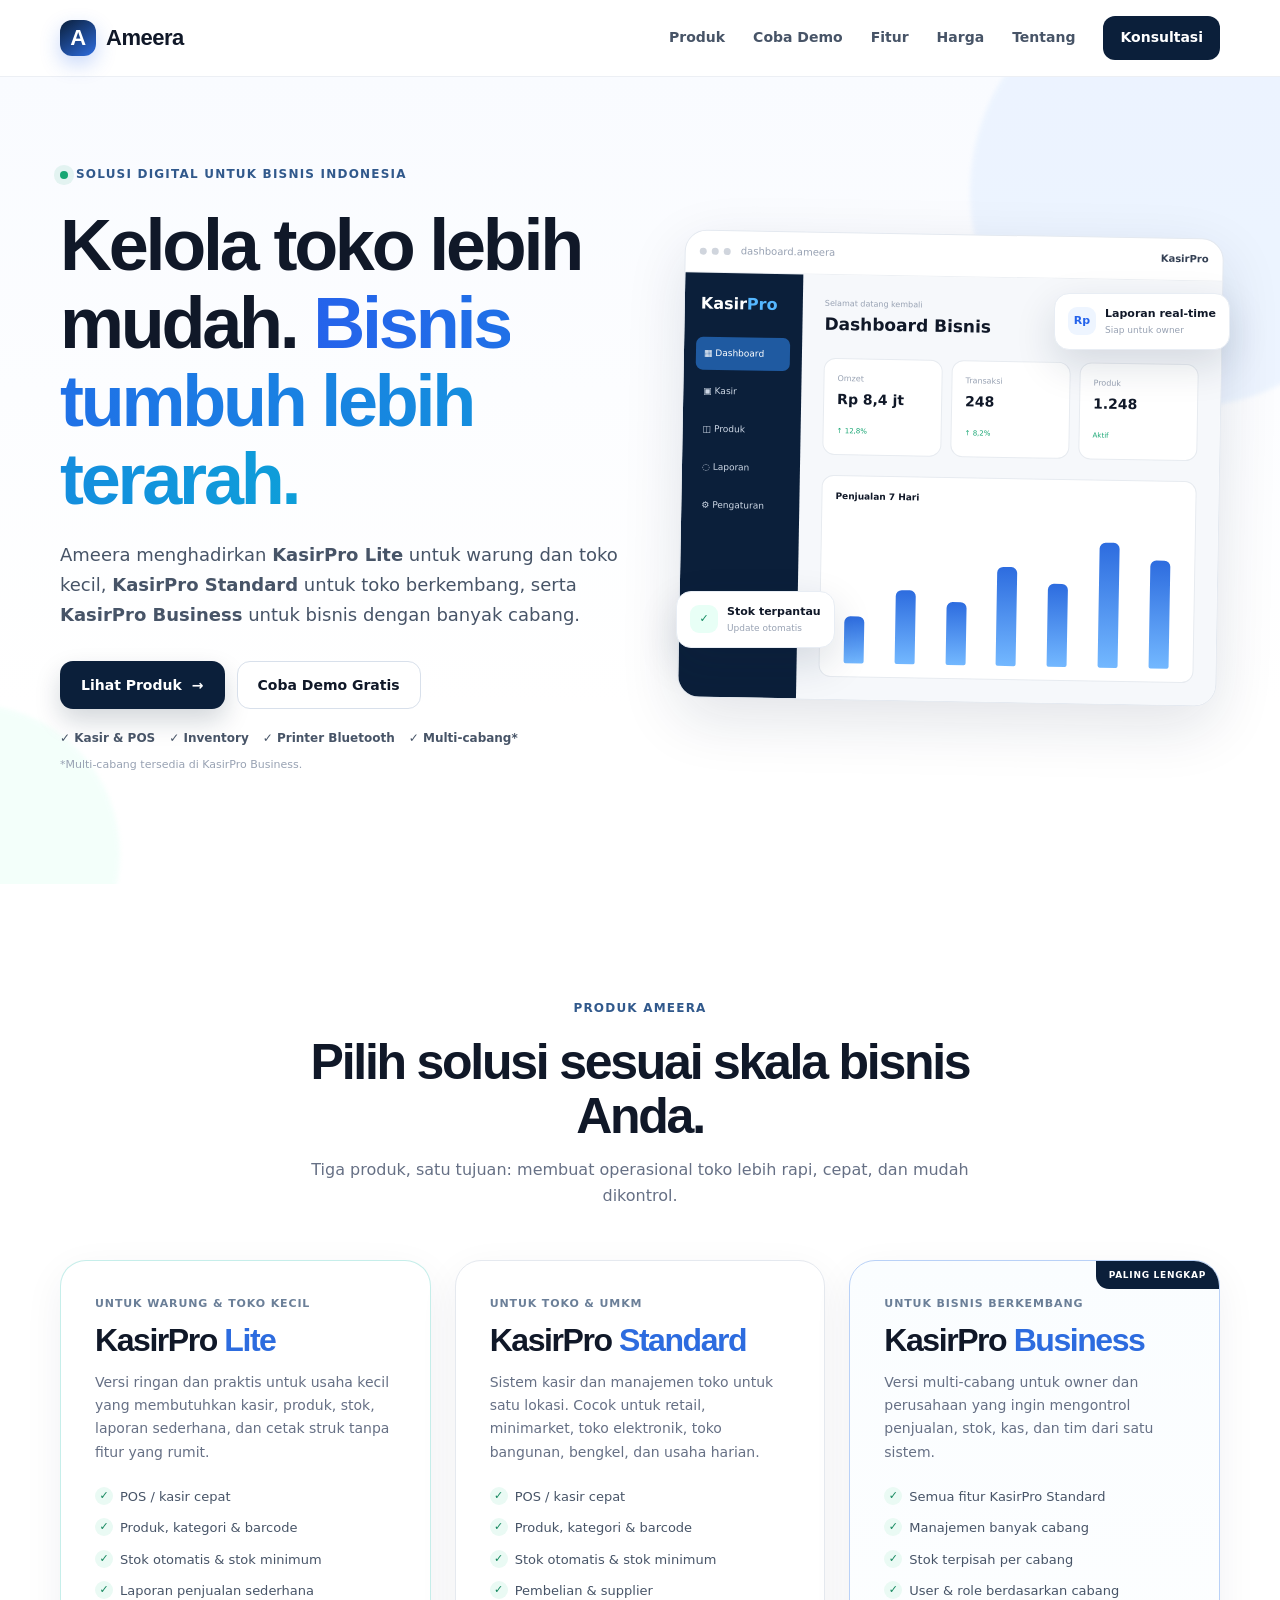
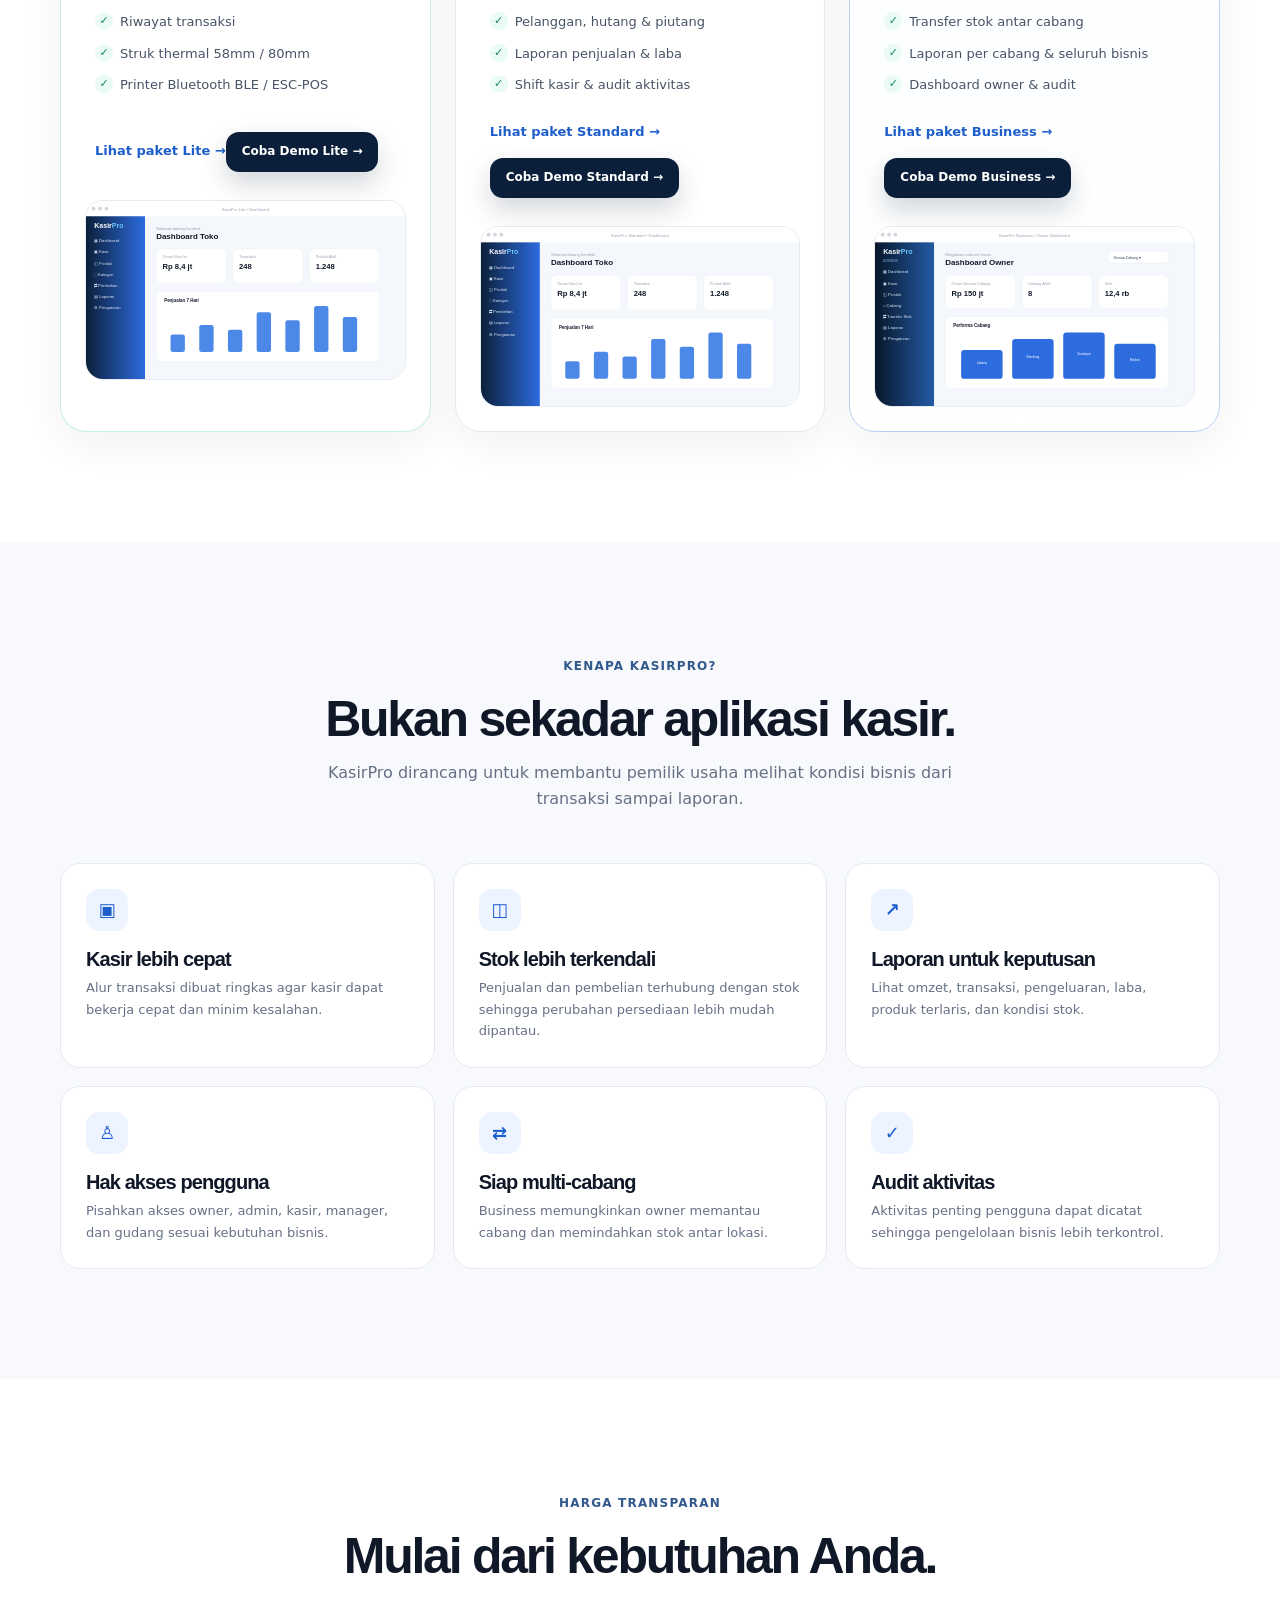
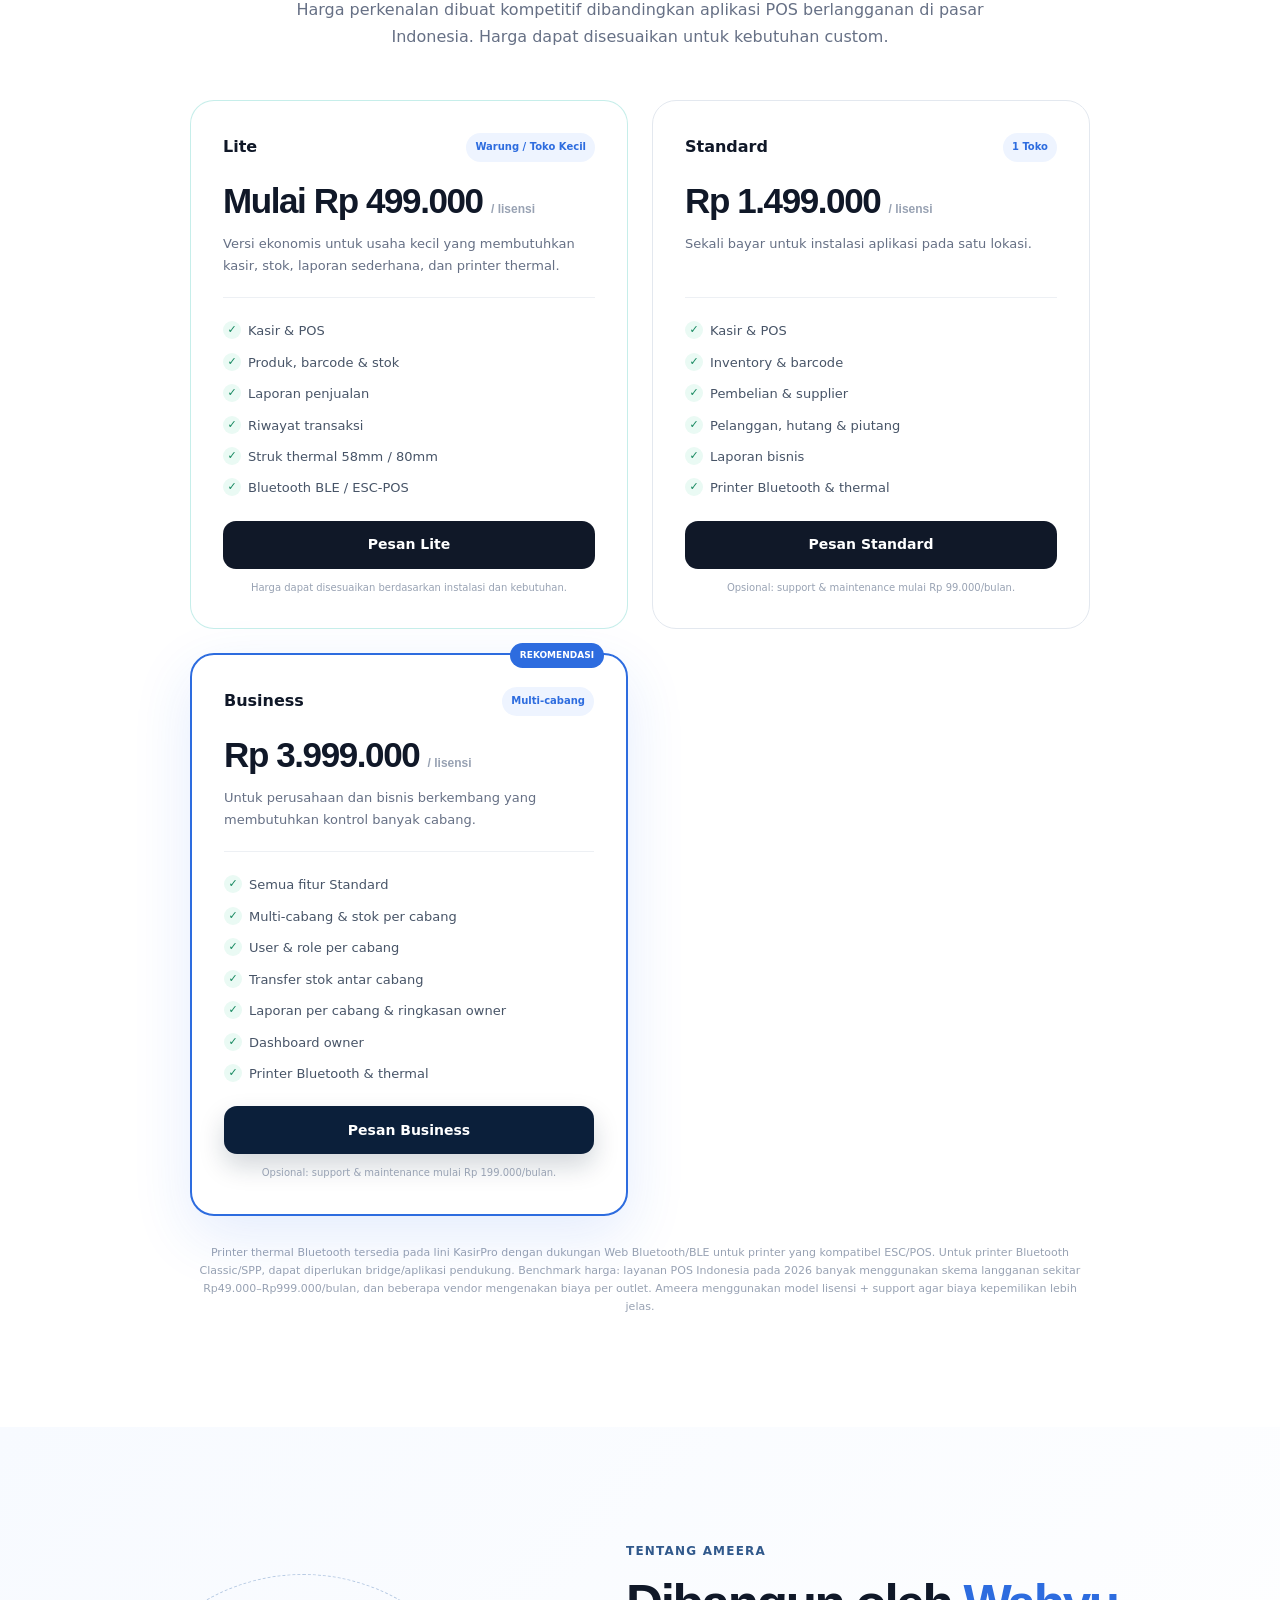
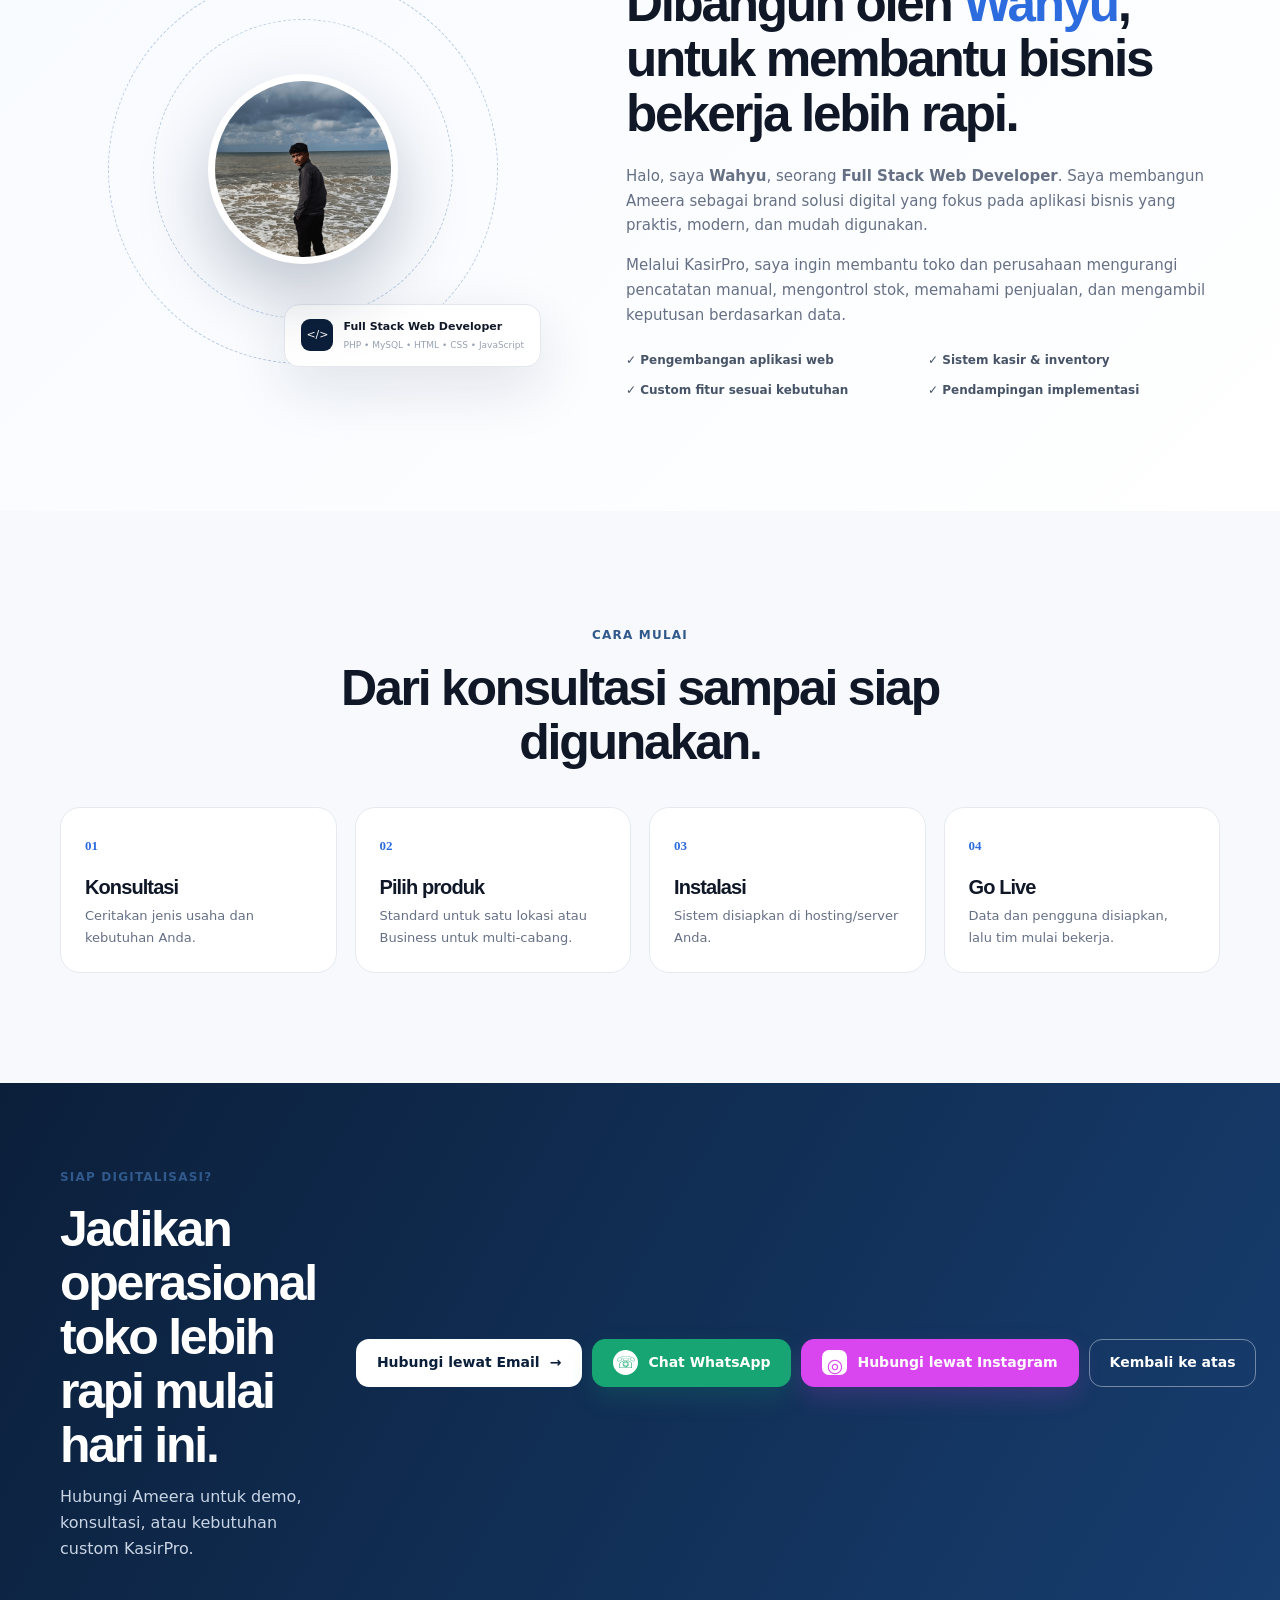
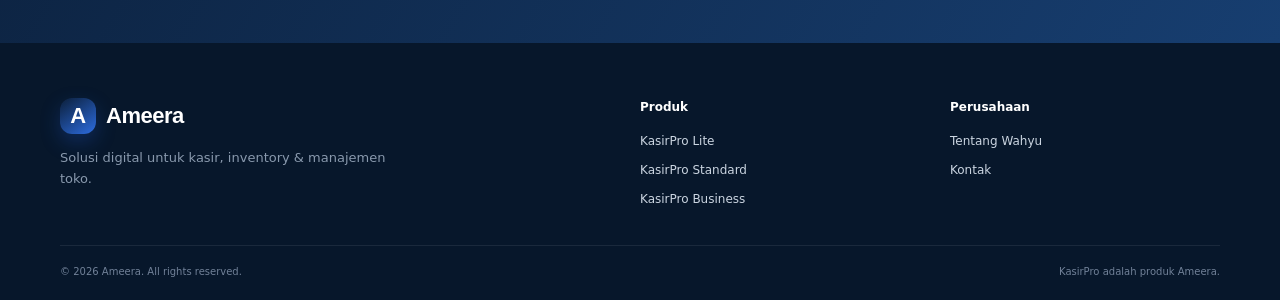
==== commit e50c6546: "Update index.html" ====
--- a/index.html
+++ b/index.html
@@ -64,21 +64,21 @@
             <p class="product-desc">Versi ringan dan praktis untuk usaha kecil yang membutuhkan kasir, produk, stok, laporan sederhana, dan cetak struk tanpa fitur yang rumit.</p>
             <ul class="check-list"><li>POS / kasir cepat</li><li>Produk, kategori & barcode</li><li>Stok otomatis & stok minimum</li><li>Laporan penjualan sederhana</li><li>Riwayat transaksi</li><li>Struk thermal 58mm / 80mm</li><li>Printer Bluetooth BLE / ESC-POS</li></ul>
             <a class="text-link" href="#harga">Lihat paket Lite →</a><a class="btn btn-primary demo-inline" href="demo.html#lite">Coba Demo Lite →</a>
-            <div class="product-preview"><img src="assets/kasirpro-lite-preview.svg" alt="Preview antarmuka KasirPro Lite"></div>
+            <div class="product-preview"><img src="kasirpro-lite-preview.svg" alt="Preview antarmuka KasirPro Lite"></div>
           </article>
           <article class="product-card reveal">
             <div class="product-label">Untuk toko & UMKM</div><h3>KasirPro <span>Standard</span></h3>
             <p class="product-desc">Sistem kasir dan manajemen toko untuk satu lokasi. Cocok untuk retail, minimarket, toko elektronik, toko bangunan, bengkel, dan usaha harian.</p>
             <ul class="check-list"><li>POS / kasir cepat</li><li>Produk, kategori & barcode</li><li>Stok otomatis & stok minimum</li><li>Pembelian & supplier</li><li>Pelanggan, hutang & piutang</li><li>Laporan penjualan & laba</li><li>Shift kasir & audit aktivitas</li></ul>
             <a class="text-link" href="#harga">Lihat paket Standard →</a><a class="btn btn-primary demo-inline" href="demo.html#standard">Coba Demo Standard →</a>
-            <div class="product-preview"><img src="assets/kasirpro-standard-preview.svg" alt="Preview dashboard KasirPro Standard"></div>
+            <div class="product-preview"><img src="kasirpro-standard-preview.svg" alt="Preview dashboard KasirPro Standard"></div>
           </article>
           <article class="product-card business-card reveal delay-1">
             <div class="popular">PALING LENGKAP</div><div class="product-label">Untuk bisnis berkembang</div><h3>KasirPro <span>Business</span></h3>
             <p class="product-desc">Versi multi-cabang untuk owner dan perusahaan yang ingin mengontrol penjualan, stok, kas, dan tim dari satu sistem.</p>
             <ul class="check-list"><li>Semua fitur KasirPro Standard</li><li>Manajemen banyak cabang</li><li>Stok terpisah per cabang</li><li>User & role berdasarkan cabang</li><li>Transfer stok antar cabang</li><li>Laporan per cabang & seluruh bisnis</li><li>Dashboard owner & audit</li></ul>
             <a class="text-link" href="#harga">Lihat paket Business →</a><a class="btn btn-primary demo-inline" href="demo.html#business">Coba Demo Business →</a>
-            <div class="product-preview"><img src="assets/kasirpro-business-preview.svg" alt="Preview dashboard KasirPro Business multi cabang"></div>
+            <div class="product-preview"><img src="kasirpro-business-preview.svg" alt="Preview dashboard KasirPro Business multi cabang"></div>
           </article>
         </div>
       </div>
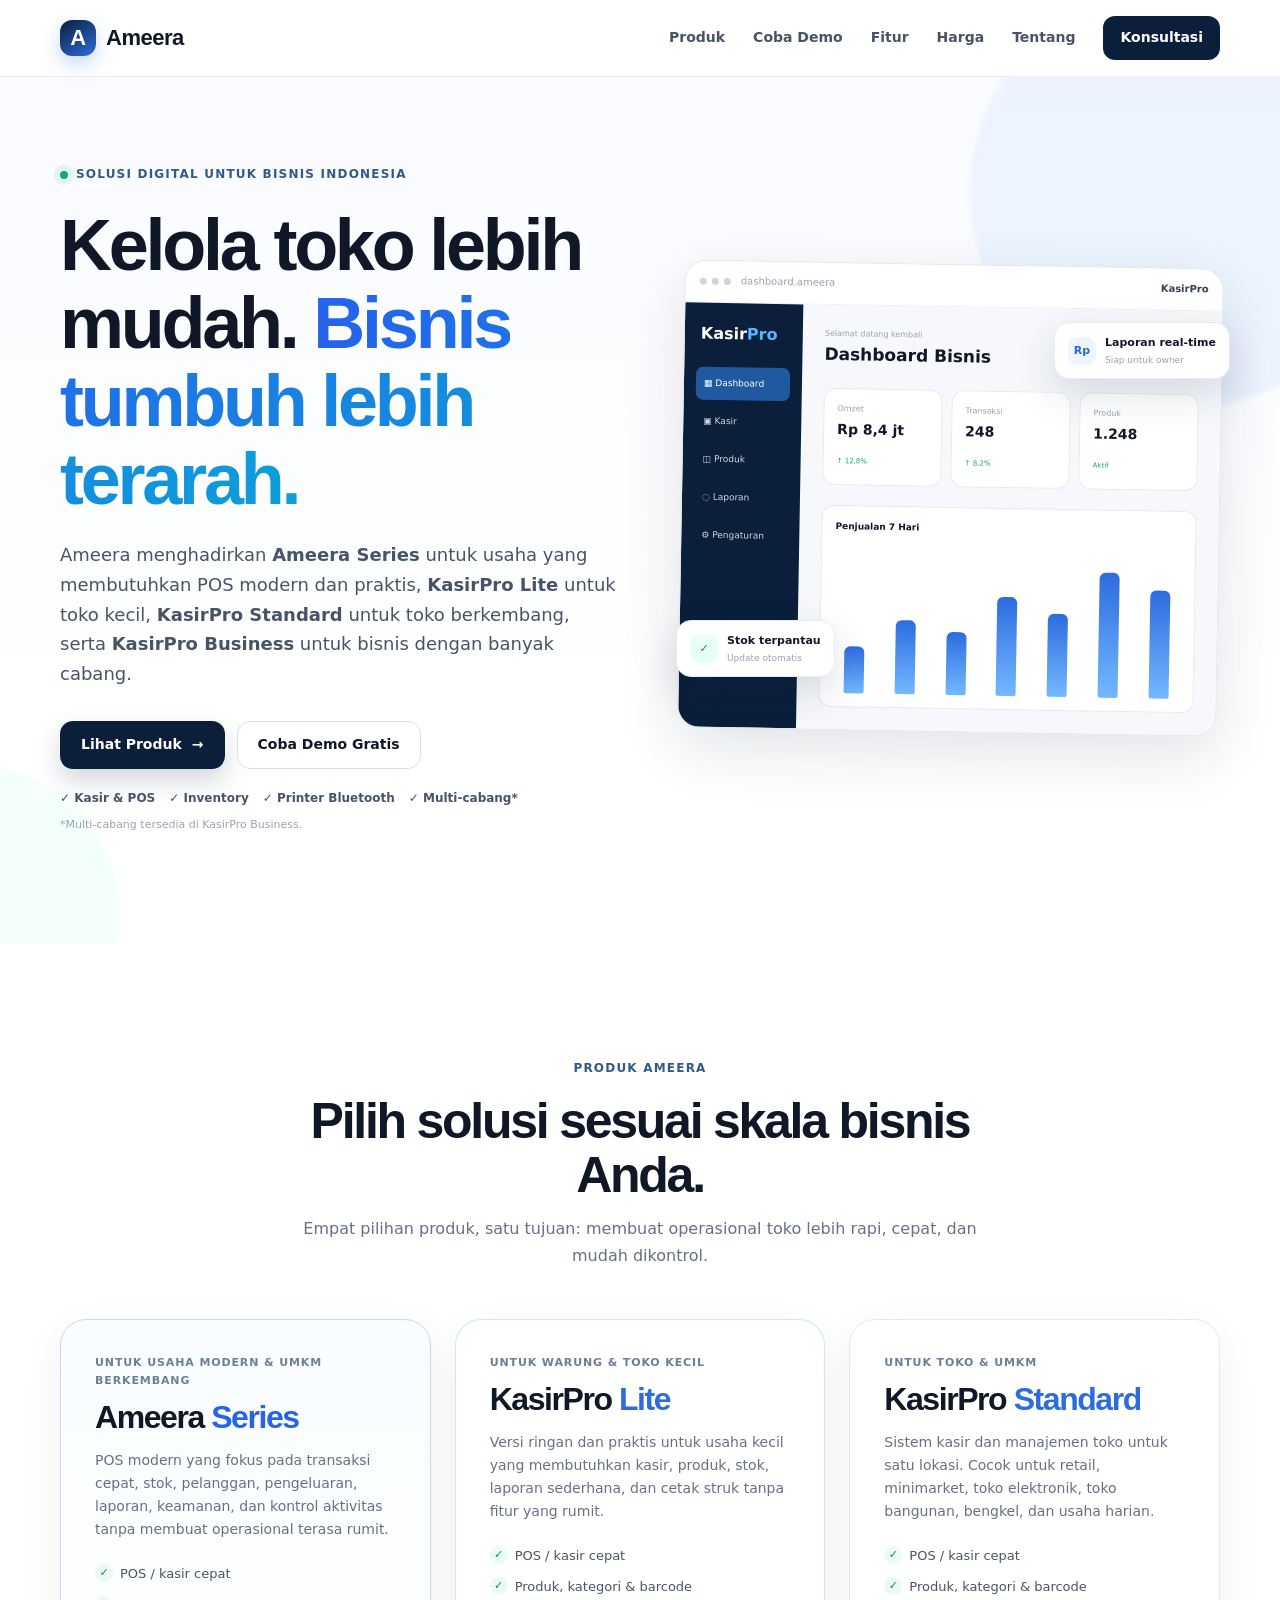
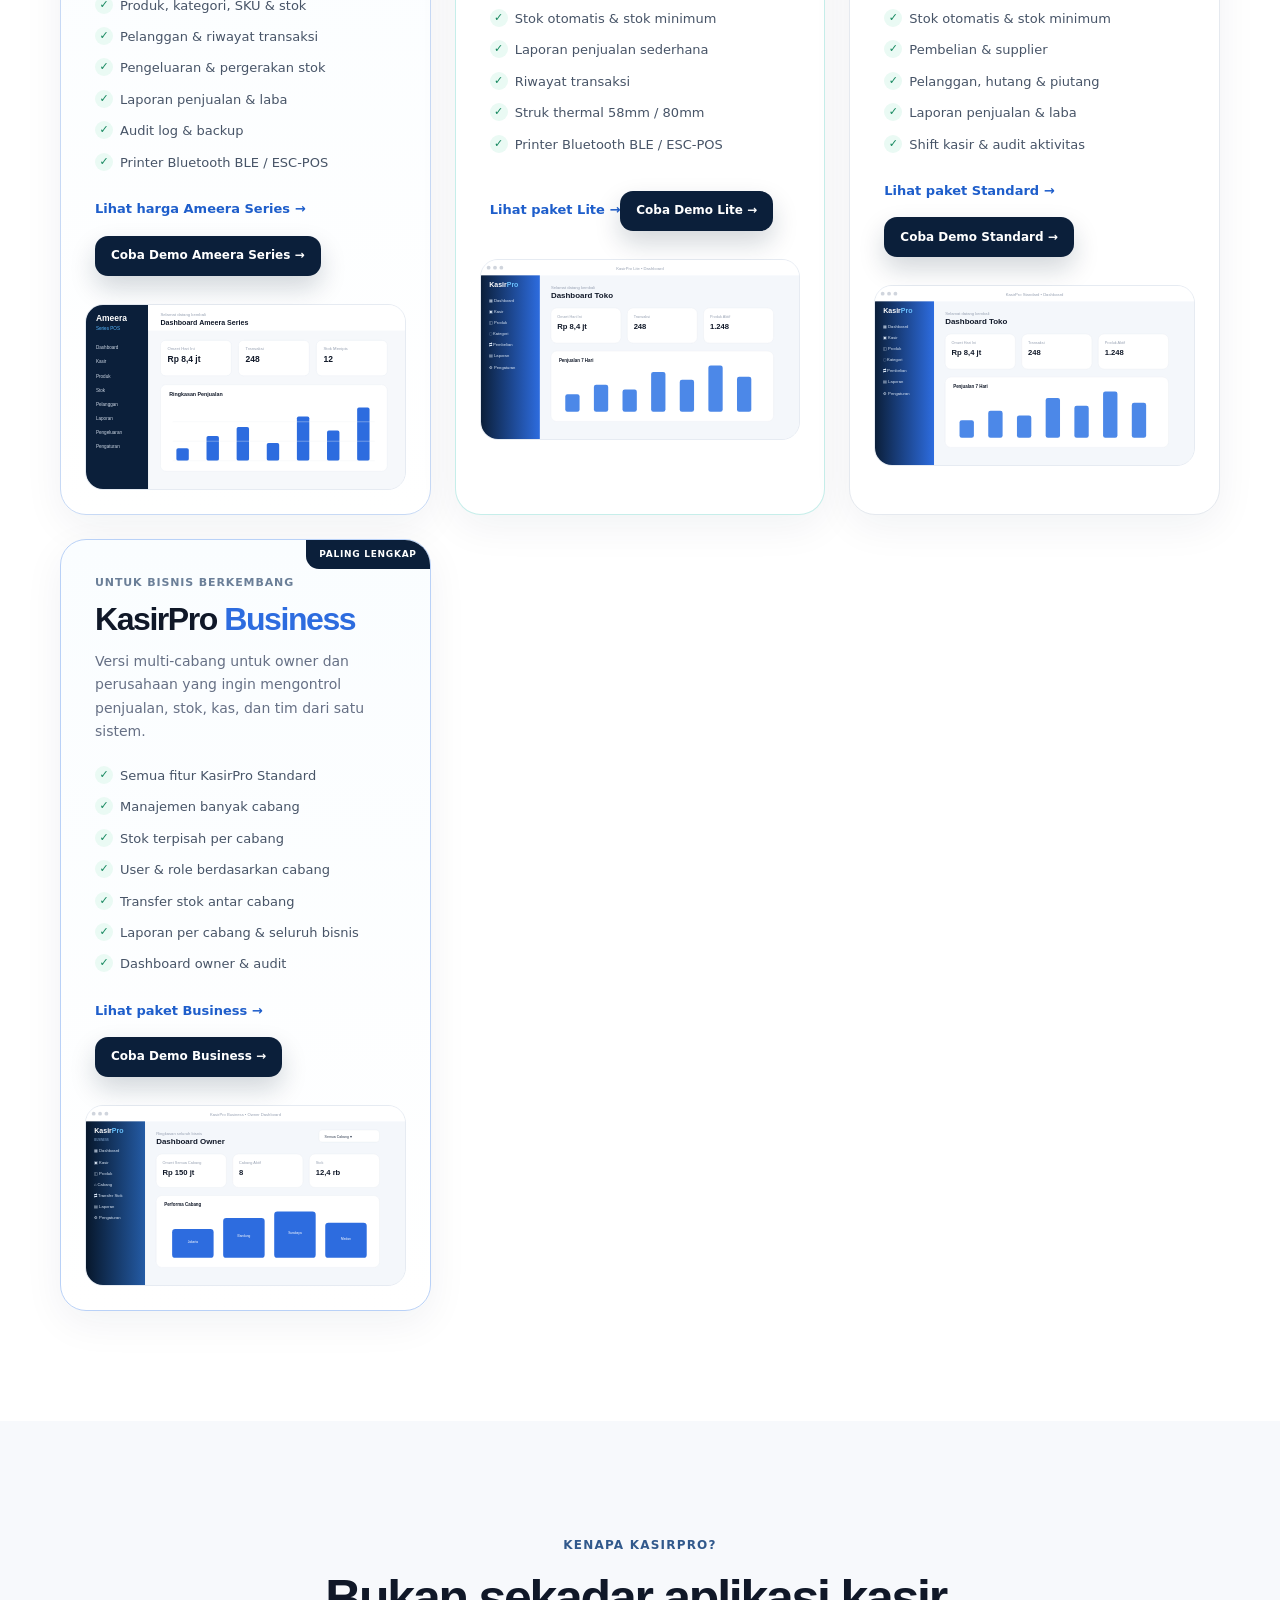
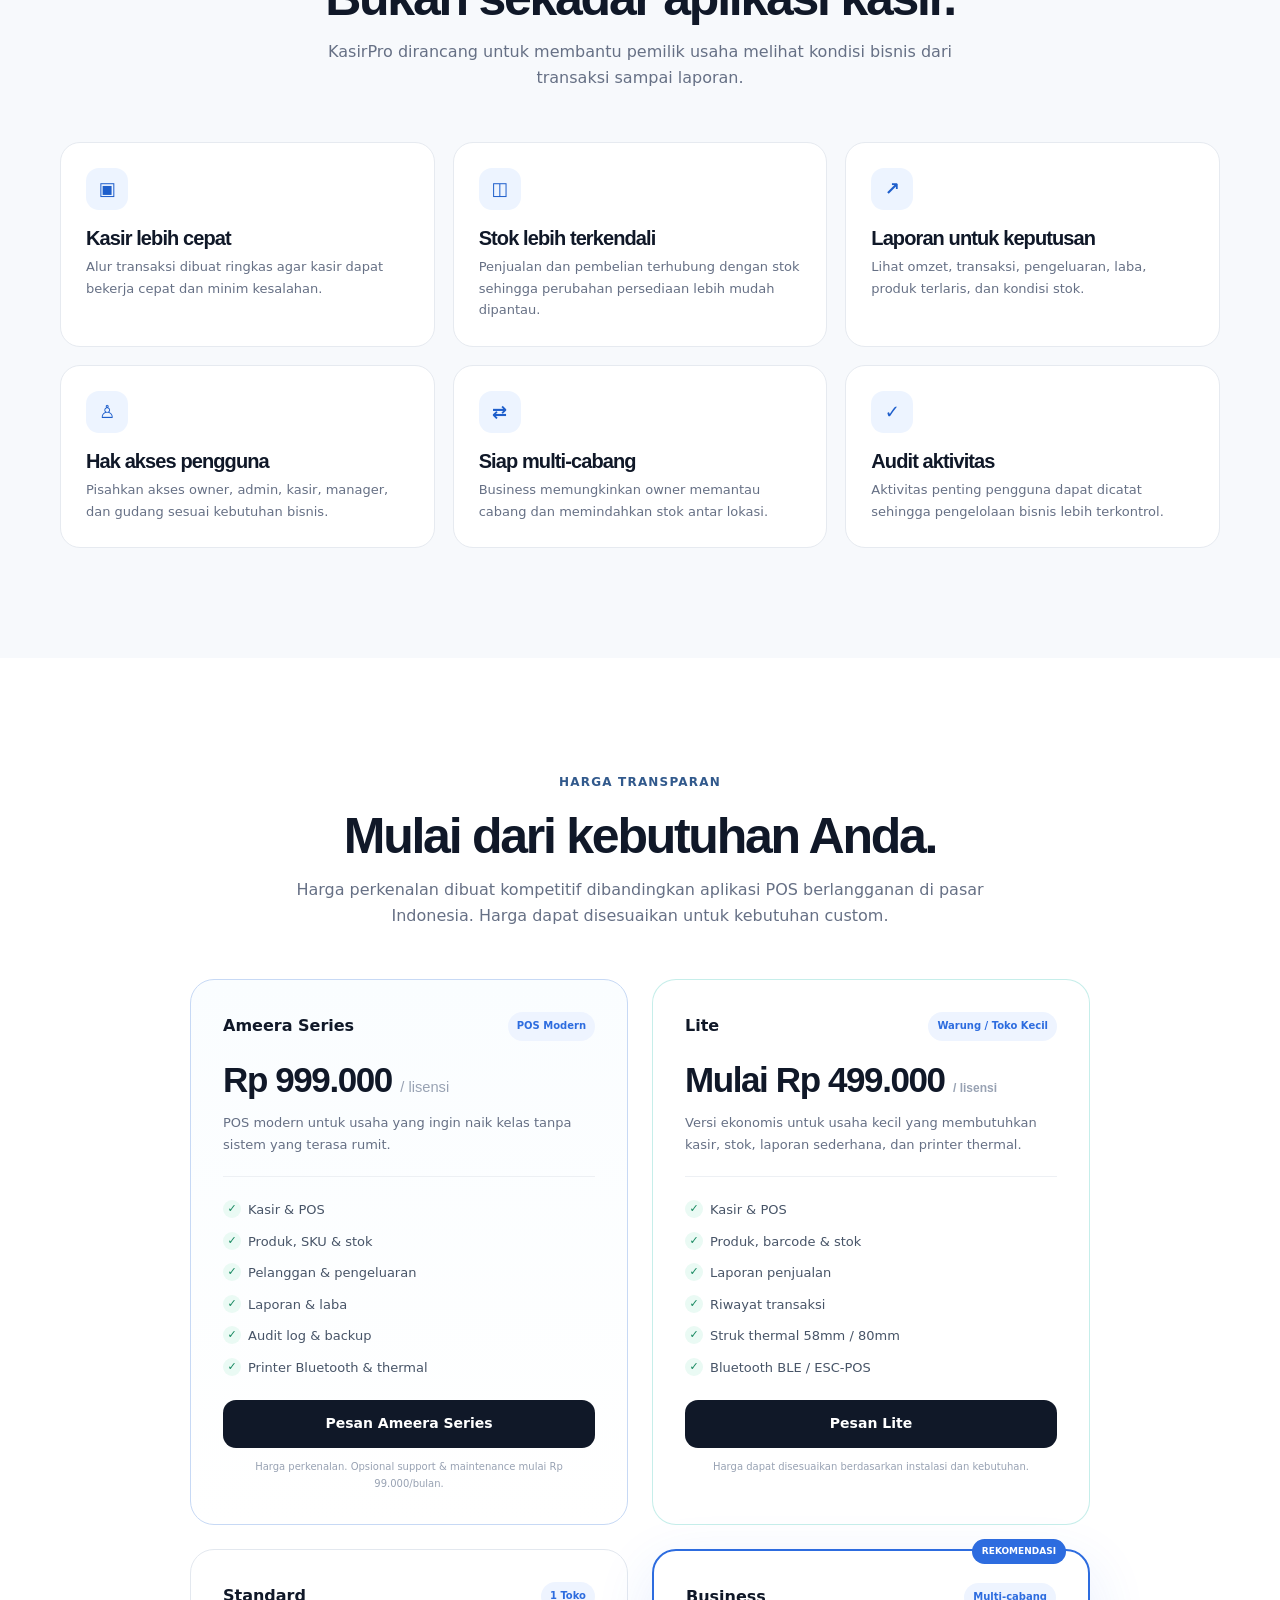
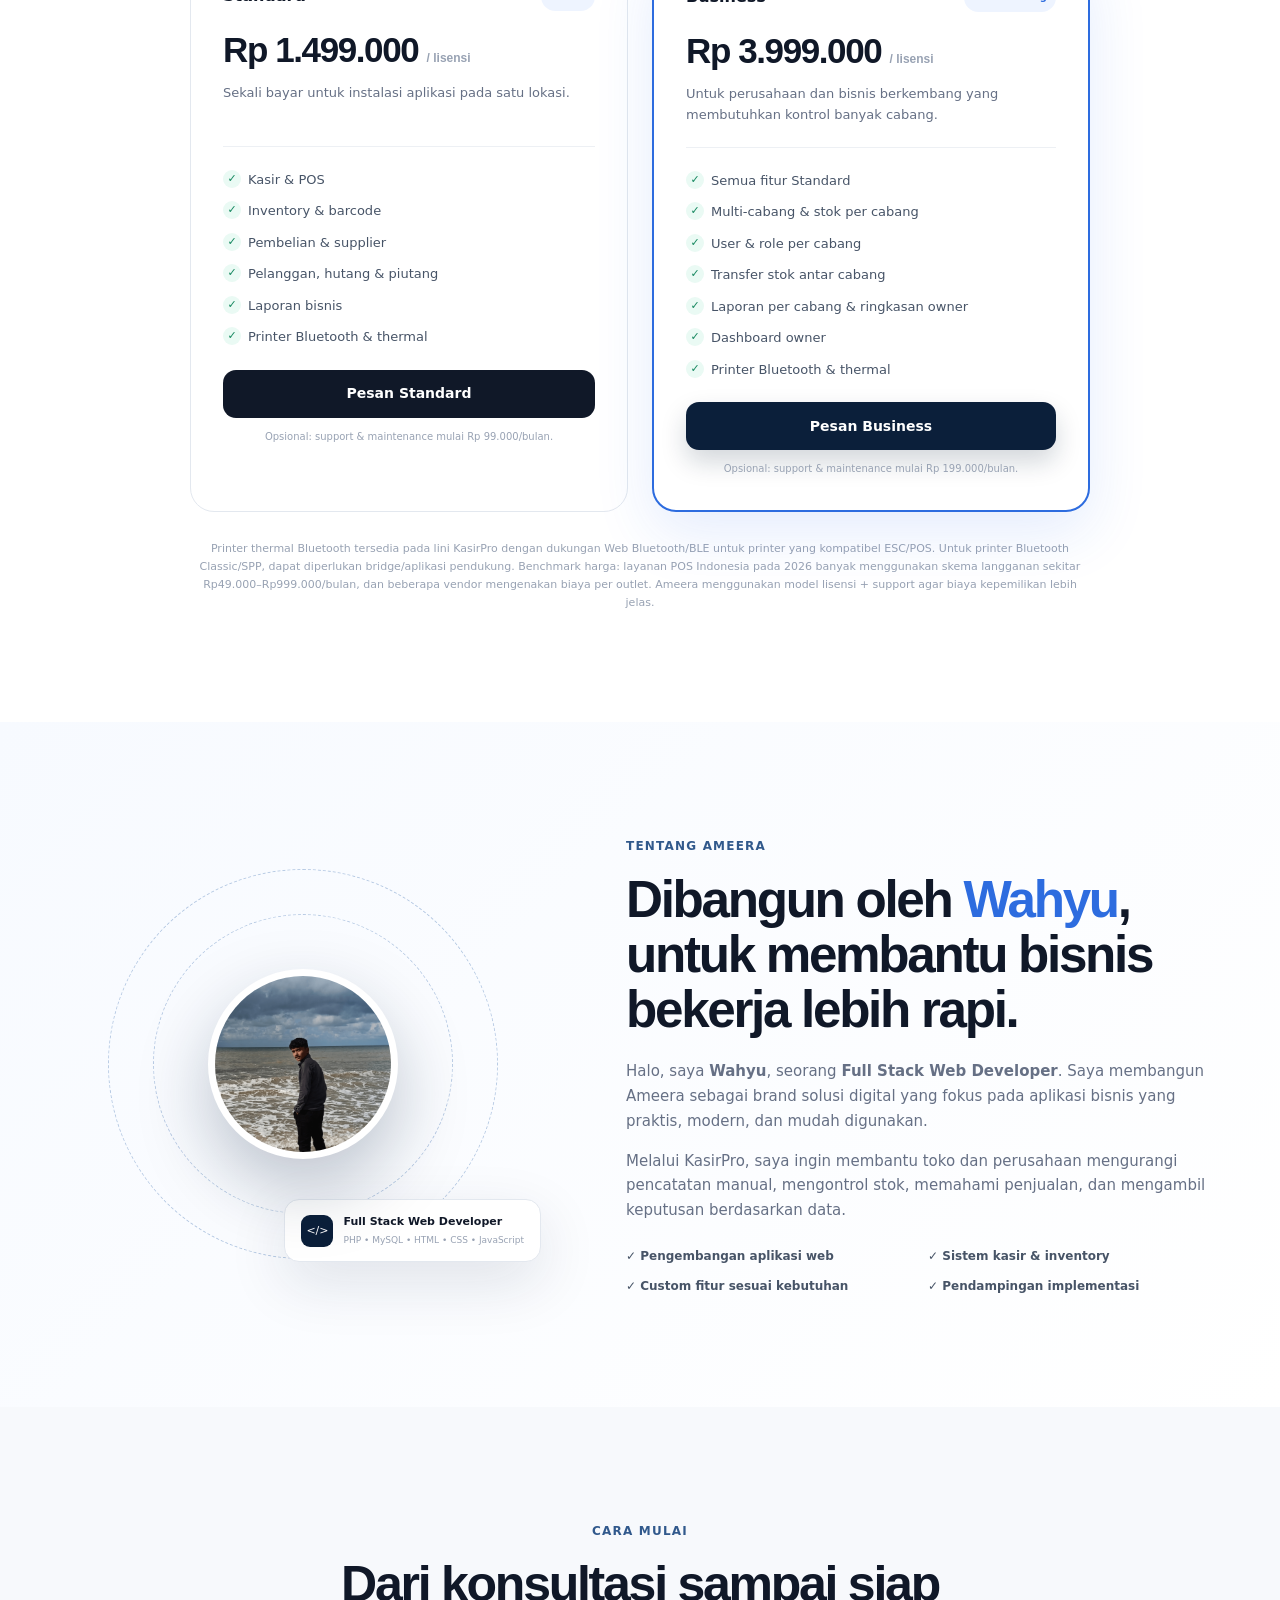
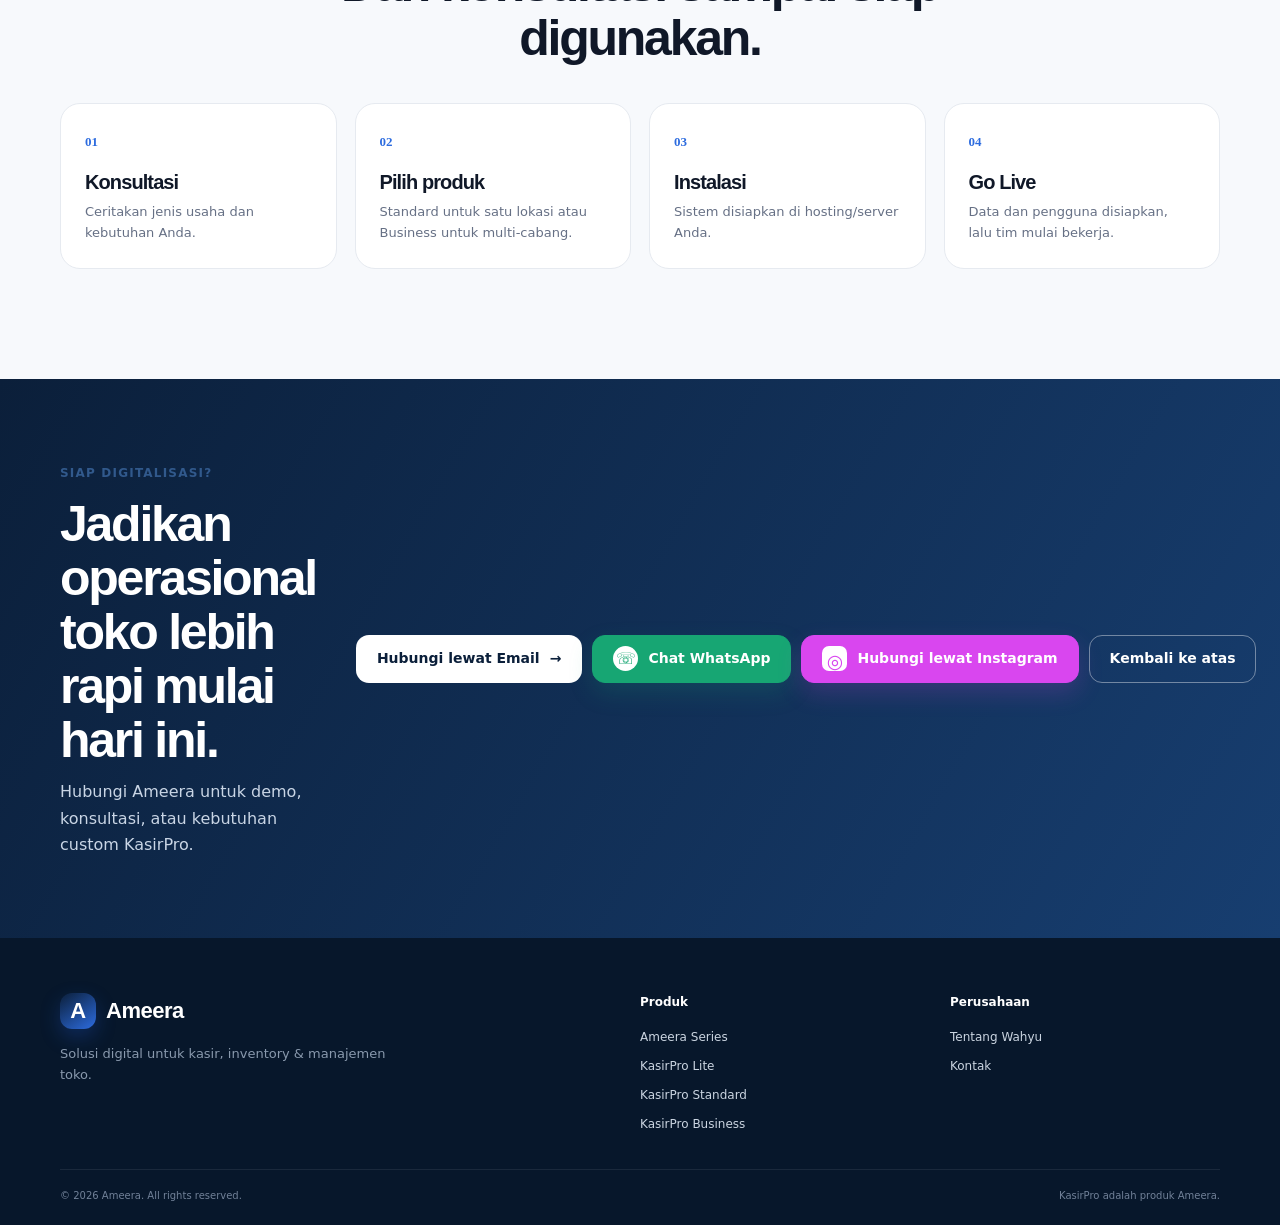
==== commit 20128c49: "Add files via upload" ====
--- a/index.html
+++ b/index.html
@@ -3,7 +3,7 @@
 <head>
   <meta charset="utf-8">
   <meta name="viewport" content="width=device-width, initial-scale=1">
-  <meta name="description" content="Ameera menyediakan KasirPro Lite, KasirPro Standard, dan KasirPro Business untuk kasir, inventory, stok, laporan, dan manajemen toko.">
+  <meta name="description" content="Ameera menyediakan Ameera Series, KasirPro Lite, KasirPro Standard, dan KasirPro Business untuk kasir, inventory, stok, laporan, dan manajemen toko.">
   <title>Ameera — Sistem Kasir, Inventory & Manajemen Toko</title>
   <link rel="preconnect" href="https://fonts.googleapis.com">
   <link rel="preconnect" href="https://fonts.gstatic.com" crossorigin>
@@ -33,7 +33,7 @@
         <div class="hero-copy reveal">
           <div class="eyebrow"><span class="dot"></span> Solusi digital untuk bisnis Indonesia</div>
           <h1>Kelola toko lebih mudah. <em>Bisnis tumbuh lebih terarah.</em></h1>
-          <p class="hero-lead">Ameera menghadirkan <strong>KasirPro Lite</strong> untuk warung dan toko kecil, <strong>KasirPro Standard</strong> untuk toko berkembang, serta <strong>KasirPro Business</strong> untuk bisnis dengan banyak cabang.</p>
+          <p class="hero-lead">Ameera menghadirkan <strong>Ameera Series</strong> untuk usaha yang membutuhkan POS modern dan praktis, <strong>KasirPro Lite</strong> untuk toko kecil, <strong>KasirPro Standard</strong> untuk toko berkembang, serta <strong>KasirPro Business</strong> untuk bisnis dengan banyak cabang.</p>
           <div class="hero-actions">
             <a class="btn btn-primary" href="#produk">Lihat Produk <span>→</span></a>
             <a class="btn btn-ghost" href="demo.html">Coba Demo Gratis</a>
@@ -57,8 +57,15 @@
 
     <section class="section product-section" id="produk">
       <div class="container">
-        <div class="section-heading reveal"><span class="kicker">Produk Ameera</span><h2>Pilih solusi sesuai skala bisnis Anda.</h2><p>Tiga produk, satu tujuan: membuat operasional toko lebih rapi, cepat, dan mudah dikontrol.</p></div>
+        <div class="section-heading reveal"><span class="kicker">Produk Ameera</span><h2>Pilih solusi sesuai skala bisnis Anda.</h2><p>Empat pilihan produk, satu tujuan: membuat operasional toko lebih rapi, cepat, dan mudah dikontrol.</p></div>
         <div class="product-grid">
+          <article class="product-card ameera-series-card reveal">
+            <div class="product-label">Untuk usaha modern & UMKM berkembang</div><h3>Ameera <span>Series</span></h3>
+            <p class="product-desc">POS modern yang fokus pada transaksi cepat, stok, pelanggan, pengeluaran, laporan, keamanan, dan kontrol aktivitas tanpa membuat operasional terasa rumit.</p>
+            <ul class="check-list"><li>POS / kasir cepat</li><li>Produk, kategori, SKU & stok</li><li>Pelanggan & riwayat transaksi</li><li>Pengeluaran & pergerakan stok</li><li>Laporan penjualan & laba</li><li>Audit log & backup</li><li>Printer Bluetooth BLE / ESC-POS</li></ul>
+            <a class="text-link" href="#harga">Lihat harga Ameera Series →</a><a class="btn btn-primary demo-inline" href="demo.html#ameera-series">Coba Demo Ameera Series →</a>
+            <div class="product-preview"><img src="ameera-series-preview.svg" alt="Preview antarmuka Ameera Series"></div>
+          </article>
           <article class="product-card lite-card reveal">
             <div class="product-label">Untuk warung & toko kecil</div><h3>KasirPro <span>Lite</span></h3>
             <p class="product-desc">Versi ringan dan praktis untuk usaha kecil yang membutuhkan kasir, produk, stok, laporan sederhana, dan cetak struk tanpa fitur yang rumit.</p>
@@ -102,6 +109,15 @@
       <div class="container">
         <div class="section-heading reveal"><span class="kicker">Harga transparan</span><h2>Mulai dari kebutuhan Anda.</h2><p>Harga perkenalan dibuat kompetitif dibandingkan aplikasi POS berlangganan di pasar Indonesia. Harga dapat disesuaikan untuk kebutuhan custom.</p></div>
         <div class="pricing-grid">
+          <article class="price-card ameera-series-price reveal">
+            <div class="price-top"><span>Ameera Series</span><span class="price-badge">POS Modern</span></div>
+            <div class="price">Rp 999.000 <small>/ lisensi</small></div>
+            <p class="price-sub">POS modern untuk usaha yang ingin naik kelas tanpa sistem yang terasa rumit.</p>
+            <div class="price-line"></div>
+            <ul class="check-list"><li>Kasir & POS</li><li>Produk, SKU & stok</li><li>Pelanggan & pengeluaran</li><li>Laporan & laba</li><li>Audit log & backup</li><li>Printer Bluetooth & thermal</li></ul>
+            <a class="btn btn-dark full" href="#kontak">Pesan Ameera Series</a>
+            <small class="support-note">Harga perkenalan. Opsional support & maintenance mulai Rp 99.000/bulan.</small>
+          </article>
           <article class="price-card lite-price reveal"><div class="price-top"><span>Lite</span><span class="price-badge">Warung / Toko Kecil</span></div><div class="price">Mulai Rp 499.000 <small>/ lisensi</small></div><p class="price-sub">Versi ekonomis untuk usaha kecil yang membutuhkan kasir, stok, laporan sederhana, dan printer thermal.</p><div class="price-line"></div><ul class="check-list"><li>Kasir & POS</li><li>Produk, barcode & stok</li><li>Laporan penjualan</li><li>Riwayat transaksi</li><li>Struk thermal 58mm / 80mm</li><li>Bluetooth BLE / ESC-POS</li></ul><a class="btn btn-dark full" href="#kontak">Pesan Lite</a><small class="support-note">Harga dapat disesuaikan berdasarkan instalasi dan kebutuhan.</small></article>
           <article class="price-card reveal"><div class="price-top"><span>Standard</span><span class="price-badge">1 Toko</span></div><div class="price">Rp 1.499.000 <small>/ lisensi</small></div><p class="price-sub">Sekali bayar untuk instalasi aplikasi pada satu lokasi.</p><div class="price-line"></div><ul class="check-list"><li>Kasir & POS</li><li>Inventory & barcode</li><li>Pembelian & supplier</li><li>Pelanggan, hutang & piutang</li><li>Laporan bisnis</li><li>Printer Bluetooth & thermal</li></ul><a class="btn btn-dark full" href="#kontak">Pesan Standard</a><small class="support-note">Opsional: support & maintenance mulai Rp 99.000/bulan.</small></article>
           <article class="price-card featured reveal delay-1"><div class="ribbon">REKOMENDASI</div><div class="price-top"><span>Business</span><span class="price-badge">Multi-cabang</span></div><div class="price">Rp 3.999.000 <small>/ lisensi</small></div><p class="price-sub">Untuk perusahaan dan bisnis berkembang yang membutuhkan kontrol banyak cabang.</p><div class="price-line"></div><ul class="check-list"><li>Semua fitur Standard</li><li>Multi-cabang & stok per cabang</li><li>User & role per cabang</li><li>Transfer stok antar cabang</li><li>Laporan per cabang & ringkasan owner</li><li>Dashboard owner</li><li>Printer Bluetooth & thermal</li></ul><a class="btn btn-primary full" href="#kontak">Pesan Business</a><small class="support-note">Opsional: support & maintenance mulai Rp 199.000/bulan.</small></article>
@@ -125,7 +141,7 @@
 
   </main>
 
-  <footer class="footer"><div class="container footer-grid"><div><a class="brand footer-brand" href="#top"><span class="brand-mark">A</span><span>Ameera</span></a><p>Solusi digital untuk kasir, inventory & manajemen toko.</p></div><div><b>Produk</b><a href="#produk">KasirPro Lite</a><a href="#produk">KasirPro Standard</a><a href="#produk">KasirPro Business</a></div><div><b>Perusahaan</b><a href="#tentang">Tentang Wahyu</a><a href="#kontak">Kontak</a></div></div><div class="container footer-bottom"><span>© <span id="year"></span> Ameera. All rights reserved.</span><span>KasirPro adalah produk Ameera.</span></div></footer>
+  <footer class="footer"><div class="container footer-grid"><div><a class="brand footer-brand" href="#top"><span class="brand-mark">A</span><span>Ameera</span></a><p>Solusi digital untuk kasir, inventory & manajemen toko.</p></div><div><b>Produk</b><a href="#produk">Ameera Series</a><a href="#produk">KasirPro Lite</a><a href="#produk">KasirPro Standard</a><a href="#produk">KasirPro Business</a></div><div><b>Perusahaan</b><a href="#tentang">Tentang Wahyu</a><a href="#kontak">Kontak</a></div></div><div class="container footer-bottom"><span>© <span id="year"></span> Ameera. All rights reserved.</span><span>KasirPro adalah produk Ameera.</span></div></footer>
   <script src="script.js"></script>
 </body>
 </html>
--- a/style.css
+++ b/style.css
@@ -44,3 +44,15 @@
 .demo-back a{font-size:13px;font-weight:800;color:#1e5ecb}
 @media(max-width:900px){.demo-grid{grid-template-columns:1fr 1fr}}
 @media(max-width:620px){.demo-grid{grid-template-columns:1fr}.demo-hero{padding-top:55px}.demo-card{min-height:auto}}
+
+/* Ameera Series additions */
+.ameera-series-card{border-color:#c7d9f5;background:linear-gradient(180deg,#fafdff,#fff)}
+.ameera-series-card h3 span{color:#2563eb}
+.ameera-series-price{border-color:#c7d9f5;background:linear-gradient(180deg,#fafdff,#fff)}
+@media(max-width:600px){
+  .product-grid,.pricing-grid{grid-template-columns:1fr}
+}
+
+/* Ameera Series pricing: match the standard product price hierarchy */
+.ameera-series-price .price{white-space:nowrap}
+.ameera-series-price .price small{font-size:.42em;font-weight:500;color:#98a2b3}
